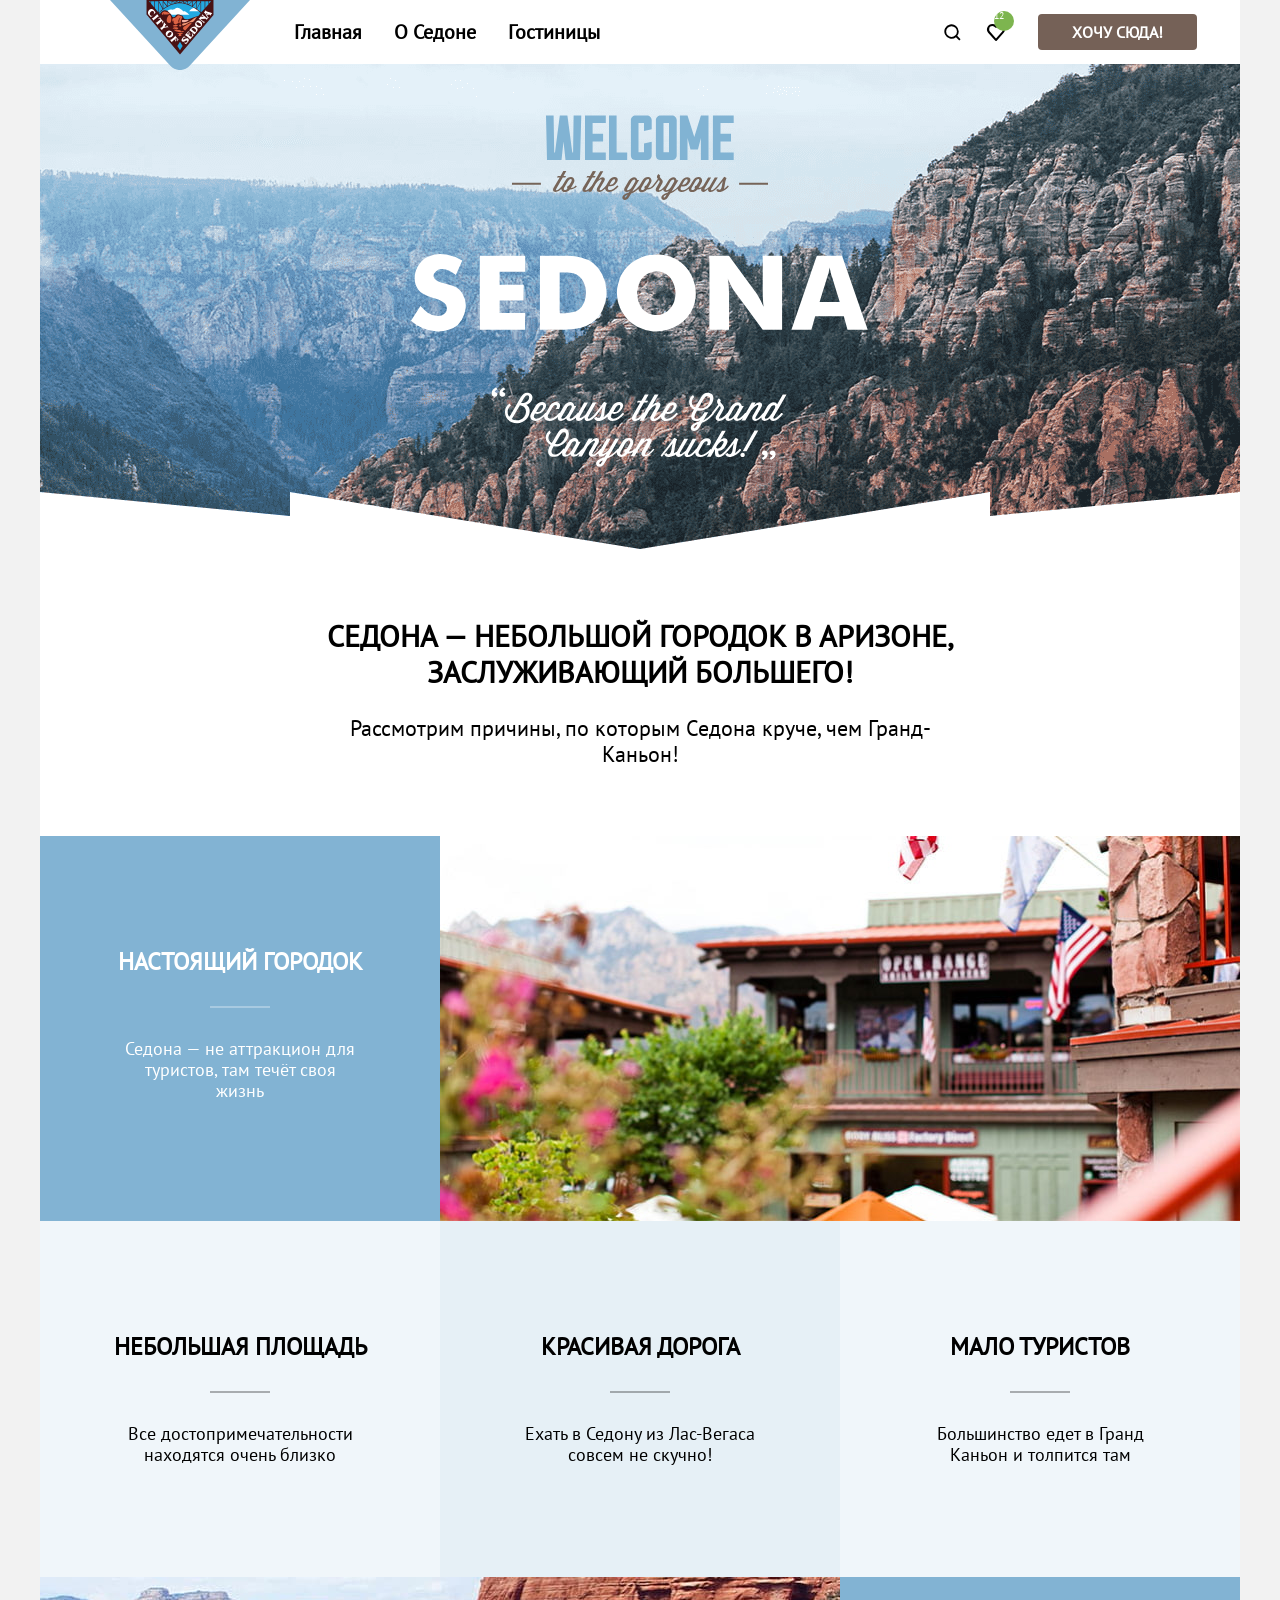
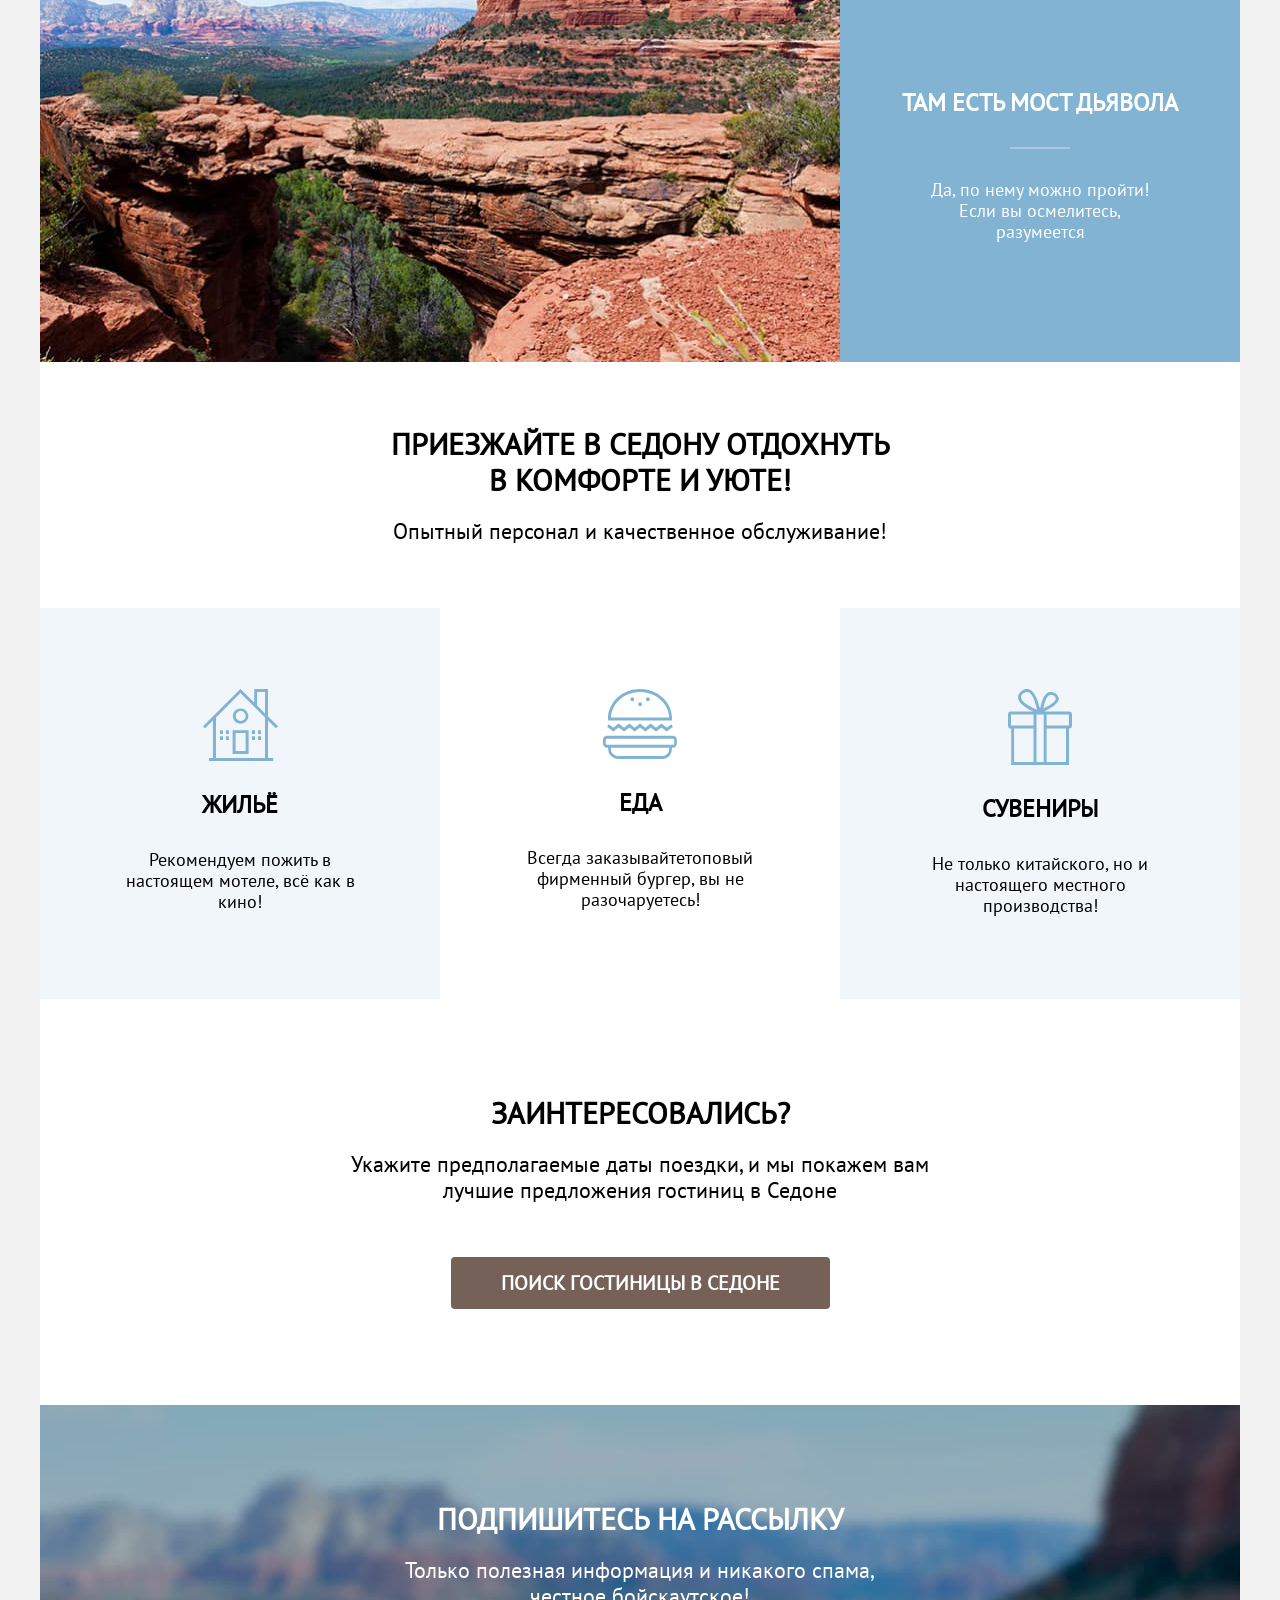
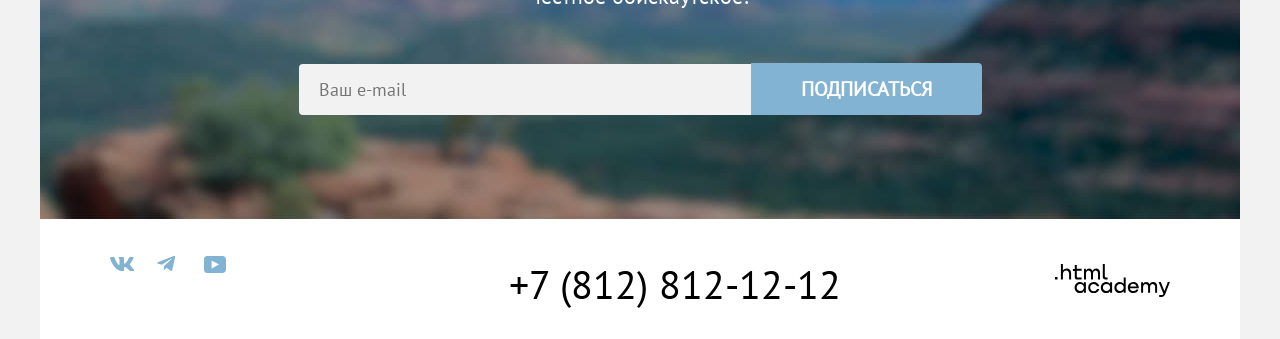
==== index.html @ 6323ed63 "Правки по 8 уроку" ====
<!DOCTYPE html>
<html lang="ru">

  <head>
    <meta charset="utf-8">
    <title>Седона — небольшой городок в Аризоне</title>
    <link rel="stylesheet" href="styles/styles.css">
  </head>

  <body>
    <div class="page-container">
      <header class="page-header">
        <a class="navigation-logo" href="/">
          <img class="page-header-logo" src="images/sedona-logo.svg" alt="Логотип сайта Седоны" width="140" height="70">
        </a>
        <nav class="navigation">
          <ul class="navigation-list">
            <li class="navigation-item">
              <a class="navigation-link" href="/">Главная</a>
            </li>
            <li class="navigation-item">
              <a class="navigation-link" href="#">О Седоне</a>
            </li>
            <li class="navigation-item">
              <a class="navigation-link" href="catalog.html">Гостиницы</a>
            </li>
          </ul>
          <ul class="navigation-list navigation-user">
            <li class="navigation-item">
              <a class="navigation-link navigation-link-icon search-icon" href="#">
                <span class="visually-hidden">Поиск</span></a>
            </li>
            <li class="navigation-item">
              <a class="navigation-link navigation-link-icon like-icon" href="#">
                <span class="visually-hidden">Избранные отели</span>
                <span class="like-number">12</span>
              </a>
            </li>
            <li class="navigation-item">
              <a class="navigation-link button" href="#">Хочу сюда!</a>
            </li>
          </ul>
        </nav>
      </header>
      <main class="main-index main-container">
        <section class="main-first-screen">
          <h1 class="visually-hidden">Седона — небольшой городок в Аризоне</h1>
          <img class="main-first-screen-img" src="images/welcome.svg" alt="Седона" width="458" height="352">
        </section>
        <section class="sight">
          <div class="sight-header">
            <h2 class="sight-title">Седона — небольшой городок в Аризоне, заслуживающий большего!</h2>
            <p class="sight-discription">Рассмотрим причины, по которым Седона круче, чем Гранд-Каньон!</p>
          </div>
          <ul class="sight-list">
            <li class="sight-item sight-item-dark">
              <div class="sight-text">
                <h3 class="sight-title-item">Настоящий городок</h3>
                <p class="sight-discriptions-item">Седона — не аттракцион для туристов, там течёт своя жизнь</p>
              </div>
              <img class="sight-img" src="images/sight/sight-1.jpg" alt="Улица города Седона" width="800" height="385">
            </li>
            <li class="sight-item sight-item-light">
              <h3 class="sight-title-item sight-title-item-light">Небольшая площадь</h3>
              <p class="sight-discriptions-item">Все достопримечательности находятся очень близко</p>
            </li>
            <li class="sight-item sight-item-medium">
              <h3 class="sight-title-item sight-title-item-light">Красивая дорога</h3>
              <p class="sight-discriptions-item">Ехать в Седону из Лас-Вегаса совсем не скучно!</p>
            </li>
            <li class="sight-item sight-item-light">
              <h3 class="sight-title-item sight-title-item-light">Мало туристов</h3>
              <p class="sight-discriptions-item">Большинство едет в Гранд Каньон и толпится там</p>
            </li>
            <li class="sight-item sight-item-dark">
              <img class="sight-img" src="images/sight/sight-2.jpg" alt="Мост Дьявола" width="800" height="385">
              <div class="sight-text">
                <h3 class="sight-title-item">Там есть мост дьявола</h3>
                <p class="sight-discriptions-item">Да, по нему можно пройти! Если вы осмелитесь, разумеется</p>
              </div>
            </li>
          </ul>
        </section>
        <section class="advantages">
          <div class="advantages-header">
            <h2 class="advantages-title">Приезжайте в Седону отдохнуть в комфорте и уюте!</h2>
            <p class="advantages-description">Опытный персонал и качественное обслуживание!</p>
          </div>
          <ul class="advantages-list">
            <li class="advantages-item advantages-item-medium">
              <h3 class="advantages-item-title icon-haus">Жильё</h3>
              <p class="advantages-item-description">Рекомендуем пожить в настоящем мотеле, всё как в кино!</p>

            </li>
            <li class="advantages-item">
              <h3 class="advantages-item-title icon-food">Еда</h3>
              <p class="advantages-item-description">Всегда заказывайтетоповый фирменный бургер, вы не разочаруетесь!
              </p>
            </li>
            <li class="advantages-item advantages-item-medium">
              <h3 class="advantages-item-title icon-gift">Сувениры</h3>
              <p class="advantages-item-description">Не только китайского, но и настоящего местного производства!</p>
            </li>
          </ul>
        </section>
        <section class="search">
          <h2 class="search-title">Заинтересовались?</h2>
          <p class="search-description">Укажите предполагаемые даты поездки, и мы покажем вам лучшие предложения
            гостиниц
            в Седоне</p>
          <button class="search-button">Поиск гостиницы в Седоне</button>
        </section>
      </main>
      <footer class="page-footer">
        <section class="newsletter-first-screen">
          <h2 class="newsletter-title-first-screen">Подпишитесь на рассылку</h2>
          <p class="newsletter-discription-first-screen">Только полезная информация и никакого спама, честное
            бойскаутское!</p>
          <form class="newsletter-form" action="https://echo.htmlacademy.ru/" method="post">
            <label class="visually-hidden" for="newsletter-id">Укажите ваш email </label>
              <input class="field" type="email" name="newsletter-email" id="newsletter-id" placeholder="Ваш e-mail" required>

            <button class="newsletter-button" type="submit">Подписаться</button>
          </form>
        </section>
        <div class="footer-container">
          <section class="footer-social">
            <h2 class="visually-hidden">Социальные контакты</h2>
            <ul class="footer-social-list">
              <li class="footer-social-item">
                <a class="button-footer-social" href="https://vk.com/htmlacademy">
                  <svg class="footer-social-icon" aria-hidden="true" focusable="false" xmlns="http://www.w3.org/2000/svg" width="24" height="14" fill="none" viewBox="0 0 24 14"><path fill-rule="evenodd" d="M23.5 1q.3-1-.8-1H20q-1 0-1.1.7S17.6 4 15.7 6q-1 .8-1.3.8T14 6V.9q0-.9-.7-.9H9.2q-.7 0-.7.6c0 .6 1 .8 1 2.5V7q0 1.1-.5 1c-.9 0-3-3.2-4.3-6.9q-.2-1-1.2-1H1q-1 0-.9.7c0 .7.9 4.1 4.1 8.6 2.2 3 5.3 4.7 8 4.7 1.7 0 2-.4 2-1v-2.3q-.1-1 .6-.9c.4 0 1 .2 2.6 1.7 1.8 1.7 2.1 2.5 3.1 2.5H23q1.3 0 1-1.1-.5-1.1-2.3-3L20 8q-.5-.6 0-1.1s3.2-4.4 3.5-6" clip-rule="evenodd"/></svg>
                  <span class="visually-hidden">ВКонтакте</span>
                </a>
              </li>
              <li class="footer-social-item">
                <a class="button-footer-social" href="https://t.me/htmlacademy">
                  <svg class="footer-social-icon" aria-hidden="true" focusable="false" xmlns="http://www.w3.org/2000/svg" width="18" height="16" fill="none" viewBox="0 0 18 16"><path d="M16.8.1.8 6.2Q-.6 7 .6 7.6l4.1 1.2 9.5-6q1-.2.5.2l-7.6 7-.3 4.2q.5 0 .8-.4l2-2 4.1 3q1.2.8 1.5-.6L18 1.4c.3-1.1-.4-1.6-1.1-1.3"/></svg>
                  <span class="visually-hidden">Телеграм</span>
                </a>
              </li>
              <li class="footer-social-item">
                <a class="button-footer-social" href="https://www.youtube.com/user/htmlacademyru">
                  <svg class="footer-social-icon" aria-hidden="true" focusable="false" xmlns="http://www.w3.org/2000/svg" width="22" height="17" fill="none" viewBox="0 0 22 17"><path d="M18.6 0H3.2C1.3 0 0 1.6 0 3.4v10c0 2 1.3 3.6 3.2 3.6h15.6c1.7 0 3.2-1.6 3.2-3.4V3.4C21.8 1.6 20.5 0 18.6 0m-11 12.5v-8l7.4 4z"/></svg>
                  <span class="visually-hidden">Ютуб</span>
                </a>
              </li>
            </ul>
          </section>
          <section class="footer-phone">
            <h2 class="visually-hidden">Телефон</h2>
            <a class="footer-phone-link" href="tel:+78128121212">+7 (812) 812-12-12</a>
          </section>
          <section class="footer-logo">
            <h2 class="visually-hidden">Cделано в HTML Академии</h2>
            <a class="footer-logo-link" href="https://htmlacademy.ru/">
              <svg class="footer-logo-icon" role="img" aria-label="Логотип разработчика HTML Academy" xmlns="http://www.w3.org/2000/svg" width="115" height="33" fill="none" viewBox="0 0 115 33"><path d="M0 12.9v2.6h2.5v-2.6zM11.6 4.5Q9.2 4.6 8 6.2h-.1V0h-2v15.5h2v-5.3c0-2.1 1.3-3.6 3.3-3.6 1.8 0 2.9 1.4 2.9 3.2v5.7h2V9.4c.1-3-1.8-4.9-4.5-4.9M26.6 4.8h-4.8V1.1h-2v3.8h-1.9v2h1.9v6q0 2.6 2.7 2.7h4.1v-2h-3.7q-1 0-1.1-1.1V6.8h4.8zM41.1 4.6q-2.5 0-3.5 2.1h-.1a4 4 0 0 0-3.4-2.1Q32 4.8 31 6.4h-.1V4.8H29v10.6h2V10c0-2 1-3.5 2.6-3.5q2.3.1 2.4 2.6v6.3h2V9.8c0-2.4 1.4-3.3 2.6-3.3q2.3.1 2.4 2.6v6.3h2V8.9c.1-2.5-1.4-4.3-3.9-4.3M47.8 12.7q0 2.6 2.8 2.7h2v-2h-1.7q-1 0-1.1-1.1V0h-2zM28.9 19.7a5 5 0 0 0-3.9-1.8c-3.1 0-5.4 2.3-5.4 5.6s2.3 5.6 5.4 5.6q2.7-.1 3.8-1.9h.1v1.6h2V18.2h-2zm-3.6 7.4a3.5 3.5 0 0 1-3.6-3.6c0-2 1.4-3.6 3.6-3.6s3.6 1.6 3.6 3.6c0 1.9-1.4 3.6-3.6 3.6M44.2 22c-.5-2.4-2.6-4.1-5.4-4.1a5.4 5.4 0 0 0-5.6 5.6c0 3.1 2.2 5.6 5.6 5.6 2.8 0 4.9-1.8 5.4-4.2h-2.1a3.4 3.4 0 0 1-3.3 2.3 3.5 3.5 0 0 1-3.6-3.6c0-2 1.4-3.6 3.6-3.6q2.5.2 3.3 2.2h2.1zM55.1 19.7a5 5 0 0 0-3.9-1.8c-3.1 0-5.4 2.3-5.4 5.6s2.3 5.6 5.4 5.6q2.7-.1 3.8-1.9h.1v1.6h2V18.2h-2zm-3.6 7.4a3.5 3.5 0 0 1-3.6-3.6c0-2 1.4-3.6 3.6-3.6s3.6 1.6 3.6 3.6c0 1.9-1.5 3.6-3.6 3.6M68.7 19.8a5 5 0 0 0-3.9-1.9c-3.1 0-5.4 2.3-5.4 5.6s2.2 5.6 5.4 5.6q2.6-.1 3.8-1.8h.1v1.5h2V13.4h-2zm-3.6 7.3a3.5 3.5 0 0 1-3.6-3.6c0-2 1.4-3.6 3.6-3.6s3.6 1.6 3.6 3.6c-.1 2-1.5 3.6-3.6 3.6M78.3 17.9a5.4 5.4 0 0 0-5.5 5.6c0 3 2.1 5.6 5.5 5.6 2.5 0 4.5-1.3 5.2-3.6h-2.1q-.8 1.6-3 1.6c-1.9 0-3.3-1.3-3.4-2.9h8.8c.2-3.6-2-6.3-5.5-6.3m0 1.9q2.7.1 3.3 2.6h-6.5a3 3 0 0 1 3.2-2.6M98.2 17.9a4 4 0 0 0-3.6 2h-.1q-1-1.9-3.4-2-2.2 0-3.1 1.8v-1.5h-1.9v10.6h2v-5.4q.1-3.2 2.6-3.5 2.3.1 2.4 2.6v6.3h2v-5.6c0-2.4 1.4-3.3 2.6-3.3q2.3.1 2.4 2.6v6.3h2v-6.5c.1-2.6-1.4-4.4-3.9-4.4M109.4 27l-3.6-8.9h-2.2l4.8 11.6q-.3 1.3-1.7 1.2h-2.5v2h2.5q2.6 0 3.5-2.6l4.7-12.2h-2.1z"/></svg>
            </a>
          </section>
        </div>
      </footer>
    </div>
  </body>

</html>
---- styles/styles.css ----
@font-face {
  font-family: "PT Sans";
  font-style: normal;
  font-weight: 400;
  src: url("../fonts/ptsans-400.woff2") format("woff2");
  font-display: swap;
}

@font-face {
  font-family: "PT Sans";
  font-style: normal;
  font-weight: 700;
  src: url("../fonts/ptsans-700.woff2") format("woof2");
  font-display: swap;
}

html {
  height: 100%;
}

*,
*::before,
*::after {
  box-sizing: border-box;
}

body {
  margin: 0;
  display: flex;
  flex-direction: column;
  min-height: 100%;
  font-family: "PT Sans", sans-serif;
  font-size: 18px;
  line-height: 21px;
  font-style: normal;
  font-weight: 400;
  color: #333333;
  background-color: #F2F2F2;
}

.visually-hidden {
  position: absolute;
  width: 1px;
  height: 1px;
  margin: -1px;
  padding: 0;
  border: 0;
  clip: rect(0 0 0 0);
  overflow: hidden;
}

.page-container {
  margin: 0 auto;
  width: 1200px;
}

.navigation {
  display: flex;
  flex-wrap: wrap;
  width: 100%;
  padding-left: 238px;
}

.page-header-logo {
  width: 140px;
  margin-right: 28px;
}

.navigation-list {
  display: flex;
  flex-wrap: wrap;
  margin: 0;
  padding: 0;
  width: 610px;
  list-style-type: none;
}

.navigation-user {
  max-width: 310px;
  margin-left: auto;
}

.navigation-link-icon {
  min-height: 64px;
  min-width: 44px;
}

.search-icon {
  background-image: url(../images/icon/search.svg);
  background-repeat: no-repeat;
  background-size: 18px 18px;
  background-position: center;
}

.like-icon {
  background-image: url(../images/icon/heart.svg);
  background-repeat: no-repeat;
  background-size: 20px 20px;
  background-position: center;
  margin-right: 20px;
}
.like-number {
  font-family: inherit;
  font-size: 10px;
  line-height: 10px;
  font-weight: 400;
  color:#ffffff;
  background-color: #7DB54F;
  border-radius: 10px;
  position: absolute;
  width: 20px;
  height: 20px;
  top: 11px;
  left: 20px;
}

.navigation-link.button {
  font-family: inherit;
  font-size: 16px;
  line-height: 20px;
  text-align: center;
  font-weight: 700;
  text-transform: uppercase;
  background-color: #756157;
  text-decoration: none;
  color: #ffffff;
  margin-top: 14px;
  padding: 8px 34px;
  cursor: pointer;
}

.navigation-link.button:hover {
  background-color: #615048;
}

.navigation-link.button:focus {
  background-color: #615048;
}

.navigation-link.button:active {
  background-color: #756157;
  color: #ffffff4d;
}

.search-button {
  font-family: inherit;
  font-size: 20px;
  line-height: 36px;
  font-weight: 700;
  text-transform: uppercase;
  text-align: center;
  color: #ffffff;
  background-color: #756157;
  border: none;
  border-radius: 4px;
  padding: 8px 50px;
  cursor: pointer;
}

.search-button:hover {
  background-color: #615048;
}

.search-button:focus {
  background-color: #615048;
}

.search-button:active {
  background-color: #756157;
  color: #ffffff4d;
}

.field {
  width: 452px;
  margin: 0;
  border: none;
  padding: 14px 345px 14px 20px;
  margin-right: -5px;
  border-radius: 4px 0 0 4px;
  background: #f2f2f2;
  font-size: 18px;
  font-family: inherit;
}

.newsletter-button {
  font-family: inherit;
  font-size: 20px;
  font-weight: 700;
  line-height: 36px;
  text-transform: uppercase;
  text-align: center;
  color: #ffffff;
  background-color: #82B3D3;
  border: none;
  padding: 8px 50px;
  border-radius: 0 4px 4px 0;
  cursor: pointer;
}

.newsletter-button:hover {
  background-color: #68A2CA;
}

.newsletter-button:focus {
  background-color: #68A2CA;
}

.newsletter-button:active {
  color: #ffffff4d;
}

.page-header {
  background-color: #ffffff;
  color: #000000;
  position: relative;
}

.navigation-link {
  display: block;
  padding: 20px 16px;
  color: #000000;
  font-size: 20px;
  line-height: 24px;
  font-weight: 700;
  text-decoration: none;
  position: relative;
}

.navigation-logo {
  position: absolute;
  left: 70px;
}

.main-container {
  flex-grow: 1;
}

.main-index {
  color: #000000;
  background-color: #ffffff;
}

.main-first-screen {
  background-image: url("../images/first-screen.png");
  background-size: 100% auto;
  background-repeat: no-repeat;
  background-color: #756157;
  padding-top: 51px;
  padding-bottom: 82px;
}

.main-first-screen-img {
  display: block;
  margin: 0 auto;
}

.sight-header {
  padding-top: 69px;
  padding-bottom: 69px;
  width: 651px;
  margin: 0 auto;
}

.sight-list {
  display: flex;
  flex-wrap: wrap;
  margin: 0;
  padding: 0;
  list-style-type: none;
}

.sight-img {
  display: block;
  object-fit: contain;
}

.sight-text {
  margin: 0 auto;
}

.sight-item {
  flex-grow: 1;
}


.sight-title {
  font-family: 'PT Sans', sans-serif;
  font-size: 30px;
  font-weight: 700;
  line-height: 36px;
  text-transform: uppercase;
  text-align: center;
  margin: 0;
  padding: 0;
  margin-bottom: 25px;
}
.sight-title-item::after {
    width: 60px;
    height: 2px;
    content: "";
    background-color: #ffffff4d;
    display: block;
    background-position: center;
    margin: 30px auto;
}
.sight-title-item-light::after {
  content: "";
  width: 60px;
    height: 2px;
    background-color: #0000004d;
    display: block;
    background-position: center;
    margin: 30px auto;
}

.sight-discription {
  font-size: 22px;
  line-height: 26px;
  text-align: center;
  margin: 0;
  padding: 0;
}

.sight-title-item {
  font-size: 24px;
  line-height: 28px;
  text-transform: uppercase;
  text-align: center;
  margin: 0;
  padding: 0;
  margin-top: 112px;
}

.sight-discriptions-item {
  text-align: center;
  margin: 0 auto;
  margin-bottom: 112px;
  width: 230px;
}

.sight-item-dark {
  display: flex;
  flex-wrap: wrap;
  background-color: #82B3D3;
  color: #ffffff;
}

.sight-item-light {
  width: 400px;
  background-color: rgba(131, 179, 211, 0.12);
}

.sight-item-medium {
  width: 400px;
  background-color: rgba(131, 179, 211, 0.2);
}

.advantages {
  text-align: center;
}

.advantages-header {
  padding-top: 64px;
  padding-bottom: 64px;
}

.advantages-list {
  display: flex;
  flex-wrap: wrap;
  margin: 0;
  padding: 0;
  list-style-type: none;
}

.advantages-title {
  font-family: 'PT Sans', sans-serif;
  font-size: 30px;
  font-weight: 700;
  line-height: 36px;
  text-transform: uppercase;
  margin: 0 auto;
  padding: 0;
  margin-bottom: 20px;
  width: 505px;
}

.advantages-description {
  font-size: 22px;
  line-height: 26px;
  margin: 0;
  padding: 0;
}

.advantages-item-title {
  font-size: 24px;
  line-height: 28px;
  font-weight: 700;
  text-transform: uppercase;
  margin: 0;
  padding: 0;
  margin-bottom: 30px;
}

.icon-haus::before {
  content: "";
  background-image: url("../images/icon/haus.svg");
  background-repeat: no-repeat;
  background-size: contain;
  background-position: center;
  display: block;
  width: 75px;
  height: 72px;
  margin: 81px auto 30px;
}

.icon-food::before {
  content: "";
  display: block;
  background-image: url("../images/icon/food.svg");
  background-position: center;
  background-repeat: no-repeat;
  background-size: contain;
  width: 74px;
  height: 70px;
  margin: 81px auto 30px;

}

.icon-gift::before {
  content: "";
  display: block;
  background-image: url(../images/icon/gift.svg);
  background-position: center;
  background-size: contain;
  background-repeat: no-repeat;
  width: 64px;
  height: 76px;
  margin: 81px auto 30px;
}

.advantages-item-description {
  margin: 0 auto;
  width: 230px;
}

.advantages-item {
  width: 400px;
  padding-bottom: 83px;
}

.advantages-item-medium {
  background-color: #F0F6FA;
}

.search {
  text-align: center;
  padding-top: 96px;
  padding-bottom: 96px;
  width: 592px;
  margin: 0 auto;
}

.search-title {
  font-family: 'PT Sans', sans-serif;
  font-size: 30px;
  line-height: 36px;
  font-weight: 700;
  text-transform: uppercase;
  margin: 0;
  padding: 0;
  margin-bottom: 20px;
}

.search-description {
  font-size: 22px;
  line-height: 26px;
  margin: 0;
  padding: 0;
  margin-bottom: 54px;
}

.page-footer {
  background-color: #ffffff;
}

.newsletter-first-screen {
  background-color: #756157;
  color: #ffffff;
  background-image: url("../images/Subscribe.jpg");
  background-size: 100% auto;
  background-repeat: no-repeat;
  text-align: center;
  padding-top: 96px;
  padding-bottom: 104px;
}

.newsletter {
  text-align: center;
  padding-top: 96px;
  padding-bottom: 104px;
}

.newsletter-title {
  font-family: 'PT Sans', sans-serif;
  font-size: 30px;
  line-height: 36px;
  font-weight: 700;
  text-transform: uppercase;
  color: #000000;
  margin: 0 auto;
  padding: 0;
  padding-top: 96px;
  margin-bottom: 20px;
  width: 475px;
}

.newsletter-title-first-screen {
  font-size: 30px;
  line-height: 36px;
  font-weight: 700;
  text-transform: uppercase;
  color: #ffffff;
  margin: 0 auto;
  padding: 0;
  margin-bottom: 20px;
  width: 475px;
}

.newsletter-discription {
  font-size: 22px;
  line-height: 26px;
  color: #333333;
  margin: 0 auto;
  padding: 0;
  margin-bottom: 54px;
  width: 475px;
}

.newsletter-discription-first-screen {
  width: 475px;
  font-size: 22px;
  line-height: 26px;
  color: #ffffff;
  margin: 0 auto;
  padding: 0;
  margin-bottom: 54px;
}

.footer-container {
  display: flex;
  flex-wrap: wrap;
  width: 1060px;
  margin: 0 auto;
  justify-content: space-between;
  padding-top: 45px;
  padding-bottom: 35px;
}

.footer-social-list {
  display: flex;
  flex-wrap: wrap;
  margin: 0;
  padding: 0;
  list-style-type: none;
}

.footer-social {
  width: 188px;
}

.button-footer-social {
  position: relative;
}

.footer-social-icon {
  position: absolute;
  top: 0;
  right: 0;
  bottom: 0;
  left: 0;
  margin: auto;
  fill: #83B3D3;
}

.button-footer-social:focus .footer-social-icon {
  fill: #68A2CA;
}

.button-footer-social:hover .footer-social-icon {
  fill: #68A2CA;
}

.button-footer-social:active .footer-social-icon {
  fill: #68A2CA4D;
}

.footer-social-item {
  min-width: 47px;
  min-height: 40px;
}

.footer-phone {
  width: 335px;
}

.footer-logo {
  width: 115px;
}

.footer-phone-link {
  font-family: inherit;
  font-size: 40px;
  line-height: 40px;
  font-weight: 400;
  text-align: center;
  text-transform: uppercase;
  text-decoration: none;
  color: #000000;
}

.footer-phone-link:focus,
.footer-phone-link:hover {
  color: #756157;
}

.footer-phone-link:active {
  color: #7561574d;
}

.footer-logo-link {
  min-width: 115px;
  min-height: 33px;

}

.footer-logo-icon {
  fill: #000000;
}

.footer-logo-link:focus .footer-logo-icon {
  fill: #756157;
}

.footer-logo-link:hover .footer-logo-icon {
  fill: #756157;
}

.footer-logo-link:active .footer-logo-icon {
  fill: #7561574d;
}

.catalog-hotels-filters {
  display: grid;
  grid-template-columns: 151px 220px 288px 191px;
  gap: 70px;
}

.filter-infrastructure {
  border: none;
  margin: 0;
  padding: 0;
}

.filter-housing {
  border: none;
  margin: 0;
  padding: 0;
}

.filter-price {
  border: none;
  margin: 0;
  padding: 0;
}

.filter-button {
  text-align: center;
  cursor: pointer;
}

.header-block {
  background-color: #82B3D3;
  color: #ffffff;
  background-image: url("../images/inner-header-foto.jpg");
  background-size: 100% auto;
  padding-top: 35px;
  padding-bottom: 50px;
}

.header-block-container {
  width: 1060px;
  margin: 0 auto;
}

.inner-header-title {
  font-size: 60px;
  line-height: 78px;
  font-weight: 700;
  margin: 0;
  padding: 0;
  margin-bottom: 8px;
}


.breadcrumbs-list {
  display: flex;
  flex-wrap: wrap;
  margin: 0;
  padding: 0;
  list-style-type: none;
  margin-bottom: 40px;
}

.breadcrumbs-link:not(.breadcrumbs-link-current):hover {
  color: #FFFFFF99;
}

.breadcrumbs-link:not(.breadcrumbs-link-current):focus {
  color: #FFFFFF;
}

.breadcrumbs-link:not(.breadcrumbs-link-current):active {
  color: #FFFFFF4d;
}

.breadcrumbs-link-index {
  min-width: 13px;
  min-height: 15px;
}

.breadcrumbs-link-index svg {
  fill: #ffffff;
}

.breadcrumbs-link-index:hover svg {
  fill: #FFFFFF99;
}

.breadcrumbs-link-index:focus svg {
  fill: #ffffff;
}

.breadcrumbs-link-index:active svg {
  fill: #FFFFFF4d;
}
.breadcrumbs-item {
  display: flex;
  gap: 10px;
  margin-right: 10px;

}
.breadcrumbs-item:not(:last-child)::after {
  content: '';
  display: block;
  width: 8px;
  height: 20px;
  background-image: url("../images/icon/breadcrumbs-arrow.svg");
  background-position: center;
  background-repeat: no-repeat;
  background-size: 8px 20px;
}

.breadcrumbs-link-current {
  font-size: 16px;
  font-weight: 400;
  text-decoration: none;
}

.catalog-filter-list {
  margin: 0;
  padding: 0;
  list-style-type: none;

}

.catalog-filter-title {
  font-size: 20px;
  line-height: 24px;
  font-weight: 700;
  text-transform: capitalize;
  margin-bottom: 32px;
}

.catalog-filter-item {
  font-size: 18px;
  line-height: 23px;
  font-weight: 400;
  margin-bottom: 16px;
}

.button {
  display: inline-block;
  font-size: 16px;
  line-height: 20px;
  font-weight: 700;
  text-transform: uppercase;
  font-family: inherit;
  padding-bottom: 8px;
  padding-top: 8px;
  border-radius: 4px;
  cursor: pointer;
}

.button:disabled {
  background-color: #E5E5E5;
  color: #ffffff;
}

.button:disabled:hover {
  cursor: default;
}

.button-filter-submit {
  background-color: #82B3D3;
  color: #ffffff;
  margin-top: 56px;
  margin-bottom: 32px;
  border: none;
  padding: 8px 50px;
  cursor: pointer;
}

.button-filter-submit:hover {
  background-color: #68A2CA;
}

.button-filter-submit:focus {
  background-color: #68A2CA;
}

.button-filter-submit:active {
  color: #ffffff4d;
}

.button-filter-reset {
  background: none;
  color: #ffffff;
  border: none;
  cursor: pointer;
}

.button-filter-reset:hover {
  color: #FFFFFF99;
}

.button-filter-reset:focus {
  color: #FFFFFF;
  border: 3px solid #83B3D3;
  border-radius: 4px;
}

.button-filter-reset:active {
  color: #FFFFFF4d;
}

.button-filter-reset:disabled {
  color: #FFFFFF4d;
}

.sorting-hotels-container {
  width: 1060px;
  margin: 0 auto;
  display: flex;
  margin-bottom: 40px;
  flex-wrap: wrap;
}

.sorting-hotels {
  background-color: #ffffff;
  padding: 50px 60px 70px;
}

.sorting-hotels-list {
  width: 1060px;
  display: flex;
  flex-wrap: wrap;
  padding: 0;
  margin: 0 auto;
  list-style-type: none;
  margin-bottom: 40px;
  gap: 20px;
}

.sorting-hotels-title {
  font-family: 'PT Sans', sans-serif;
  margin: 0;
  padding: 0;
  width: 438px;
  margin-right: 100px;
  font-size: 30px;
  line-height: 36px;
  font-weight: 700;
  text-transform: uppercase;
}

.select-control {
  width: 292px;
  margin-right: 70px;
  font-size: 18px;
  line-height: 21px;
  font-weight: 400;
  background-color: #ffffff;
  min-height: 49px;
  border: 2px solid #E5E5E5;
  border-radius: 4px;
  padding-top: 14px;
  padding-bottom: 14px;
  padding-left: 20px;
  padding-right: 21px;
}

.toggle-sorting-container {
  display: flex;
  column-gap: 8px;
  width: 160px;
  cursor: pointer;
}
.toggle {
  display: block;
  background-repeat: no-repeat;
  background-position: center;
  background-size: 16px 14px;
  width: 48px;
  height: 48px;
  border: 2px solid #E5E5E5;
  border-radius: 4px;
}
.toggle-tile {
  background-image: url("../images/icon/tile.svg");
}
.toggle-card {
  background-image: url("../images/icon/card.svg");
}
.toggle-list {
  background-image: url("../images/icon/list.svg");
}
.toggle:hover {
  border-color: #000000;
}
.toggle:focus {
  border-color: #68A2CA;
}
.toggle:active {
  border-color: #000000;
}

.hotels-card {
  display: grid;
  grid-template-columns: repeat(2, 140px);
  grid-template-rows: 1fr;
  gap: 16px 20px;
  width: 340px;
  box-shadow: 0 0 0 1px #e6e6e6;
  border-radius: 4px;
  padding: 20px;
}

.hotels-card-img {
  display: block;
  object-fit: cover;
}

.hotel-card-wrapper {
  display: grid;
  grid-template-columns: 140px 140px;
  column-gap: 20px;
  row-gap: 16px;
  margin: 0 auto;
}

.hotels-card-title {
  font-size: 24px;
  font-weight: 700;
  line-height: 28px;
  text-decoration: none;
  color: #000000;
  margin: 0;
}

.hotels-card-price {
  grid-column: 1/-1;
  margin: 0;
  display: flex;
}

.card-hotel {
  width: 140px;
}

.card-price {
  margin-left: auto;
}

.stars {
  margin: 0;
  width: 120px;
  height: 17px;
}

.stars::before {
  content: "";
  display: block;
  height: 17px;
  background-image: url(../images/icon/star.svg);
  background-repeat: space no-repeat;
  background-size: contain;
}

.four-stars::before {
  width: 72px;
}

.three-stars::before {
  width: 54px;
}

.two-stars::before {
  width: 36px;
}

.raiting-card {
  display: block;
  margin-left: auto;
  padding-bottom: 8px;
  padding-top: 9px;
  border-radius: 4px;
}

.hotel-card-button {
  color: #ffffff;
  background-color: #82B3D3;
  border: none;
  cursor: pointer;
}

.hotel-card-button:hover {
  background-color: #68A2CA;
}

.hotel-card-button:focus {
  background-color: #68A2CA;
}

.hotel-card-button:active {
  color: #ffffff4d;
}

.hotel-card-button-like {
  color: #ffffff;
  background-color: #7DB54F;
  border: none;
  cursor: pointer;
}

.hotel-card-button-like:hover {
  background-color: #6C9E42;
}

.hotel-card-button-like:focus {
  background-color: #6C9E42;
}

.hotel-card-button-like:active {
  background-color: #7DB54F;
  color: #ffffff4d
}

.hotel-card-link {
  text-decoration: none;
  grid-column: 1/-1;
}

.hotel-card-link-img {
  margin: 0 auto;
  margin-bottom: 16px;
}

.hotel-card-link-button {
  color: #ffffff;
  background-color: #756157;
  text-decoration: none;
  text-align: center;
  padding-bottom: 8px;
  padding-top: 8px;
  border-radius: 4px;
  cursor: pointer;
}

.hotel-card-link-button:hover {
  background-color: #615048;
}

.hotel-card-link-button:focus {
  background-color: #615048;
}

.hotel-card-link-button:active {
  background-color: #756157;
  color: #ffffff4d;
}

.raiting-hotels-card-title {
  margin: 0;
}

.raiting-hotels-card-title span {
  color: #333333;
  background-color: #F2F2F2;
  font-size: 16px;
  line-height: 20px;
  text-transform: uppercase;
  font-weight: 400;
  text-align: center;
}

.pagination {
  display: flex;
  width: 1060px;
  margin: 0 auto;
  padding: 0;
  list-style-type: none;
  flex-wrap: wrap;
  gap: 8px;
}

.pagination-item {
  min-width: 60px;
  min-height: 60px;
  background-color: #82B3D3;
  border-radius: 4px;
}
.pagination-item:hover {
  background-color: #68A2CA;
}
.pagination-item:focus {
  background-color: #68A2CA;
}
.pagination-item:active {
  background-color: #82B3D3;
  color: #FFFFFF4d;
}

.pagination-item-current {
  background-color: #F2F2F2;
}

.pagination-link {
  font-size: 20px;
  line-height: 36px;
  font-weight: 700;
  text-align: center;
  text-decoration: none;
  color: #ffffff;
  width: 100%;
  height: 100%;
  display: flex;
  align-items: center;
  justify-content: center;
  flex-wrap: wrap;
}

.pagination-link-current {
  color: #000000;
  background-color: #F2F2F2;
  border-radius: 4px;
}

.pagination-more {
  font-size: 17px;
  line-height: 26px;
  background-color: #ffffff;
  color: #000000;
}
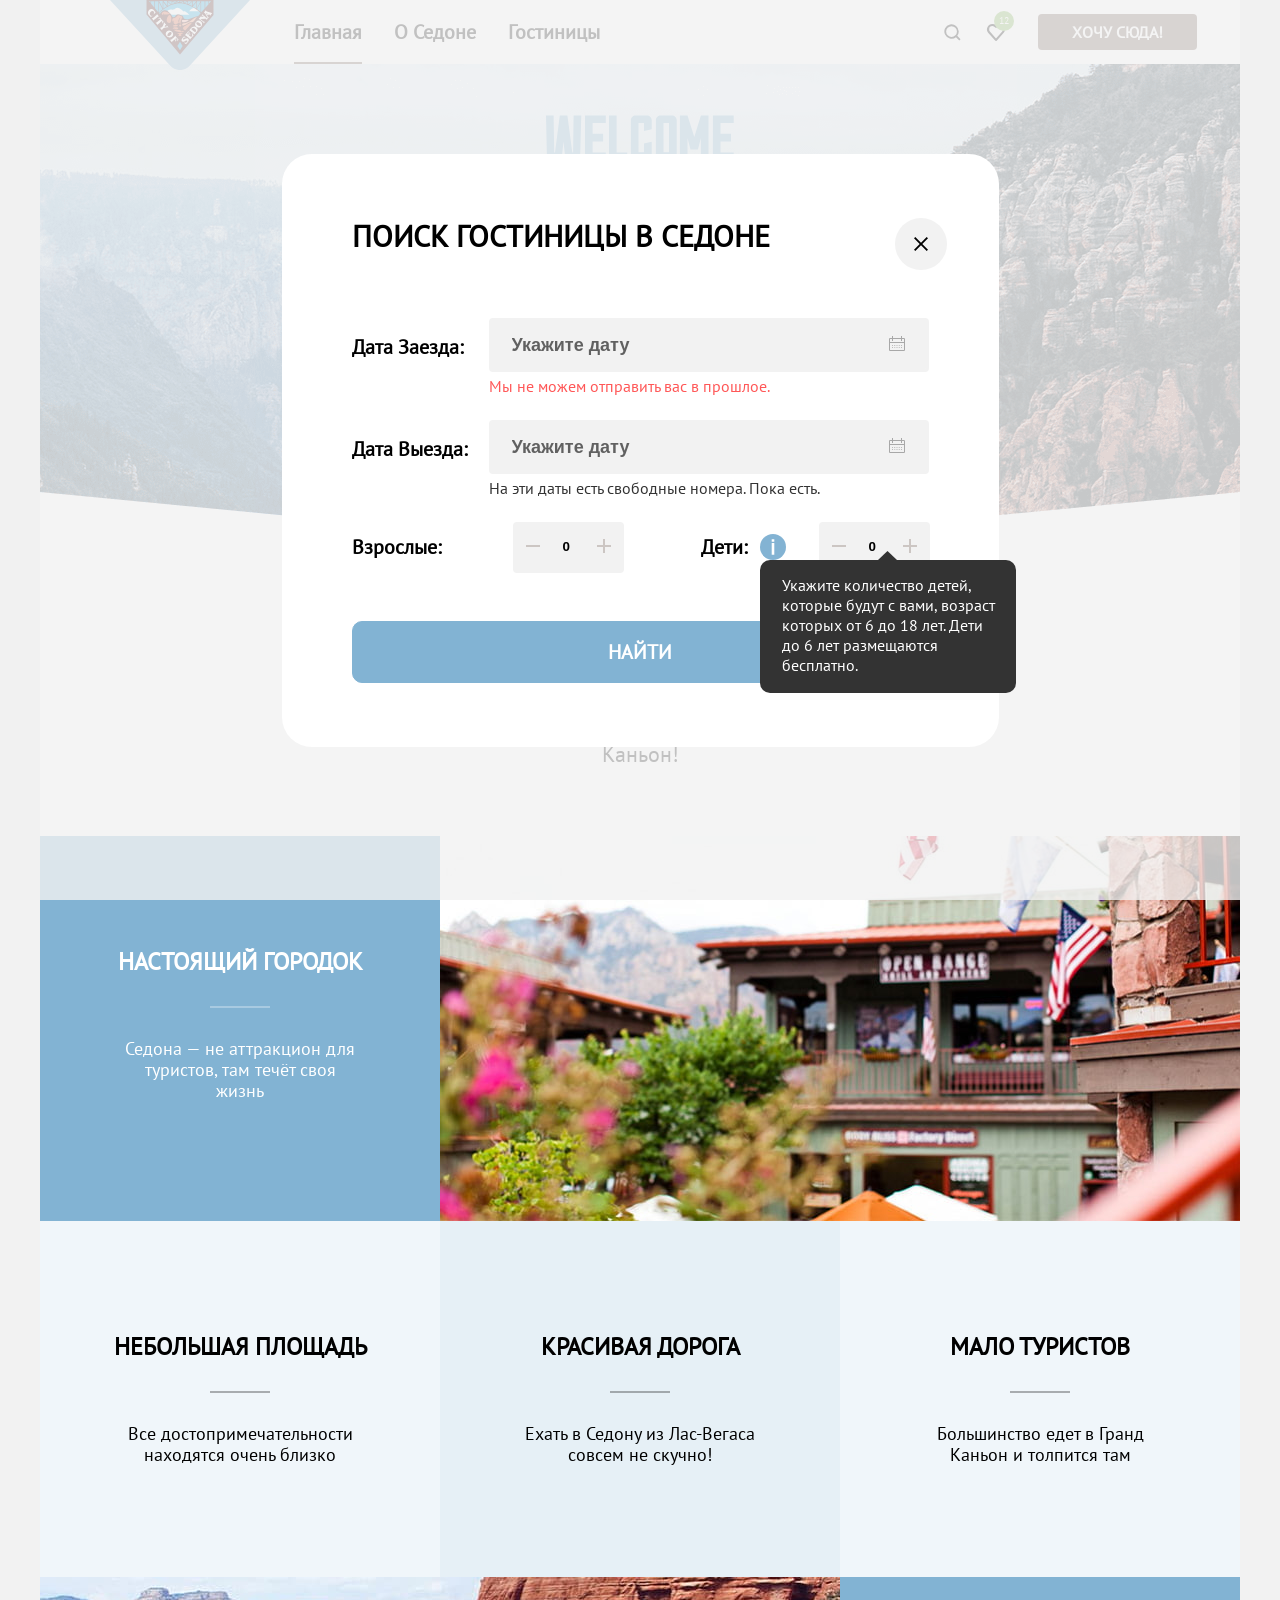
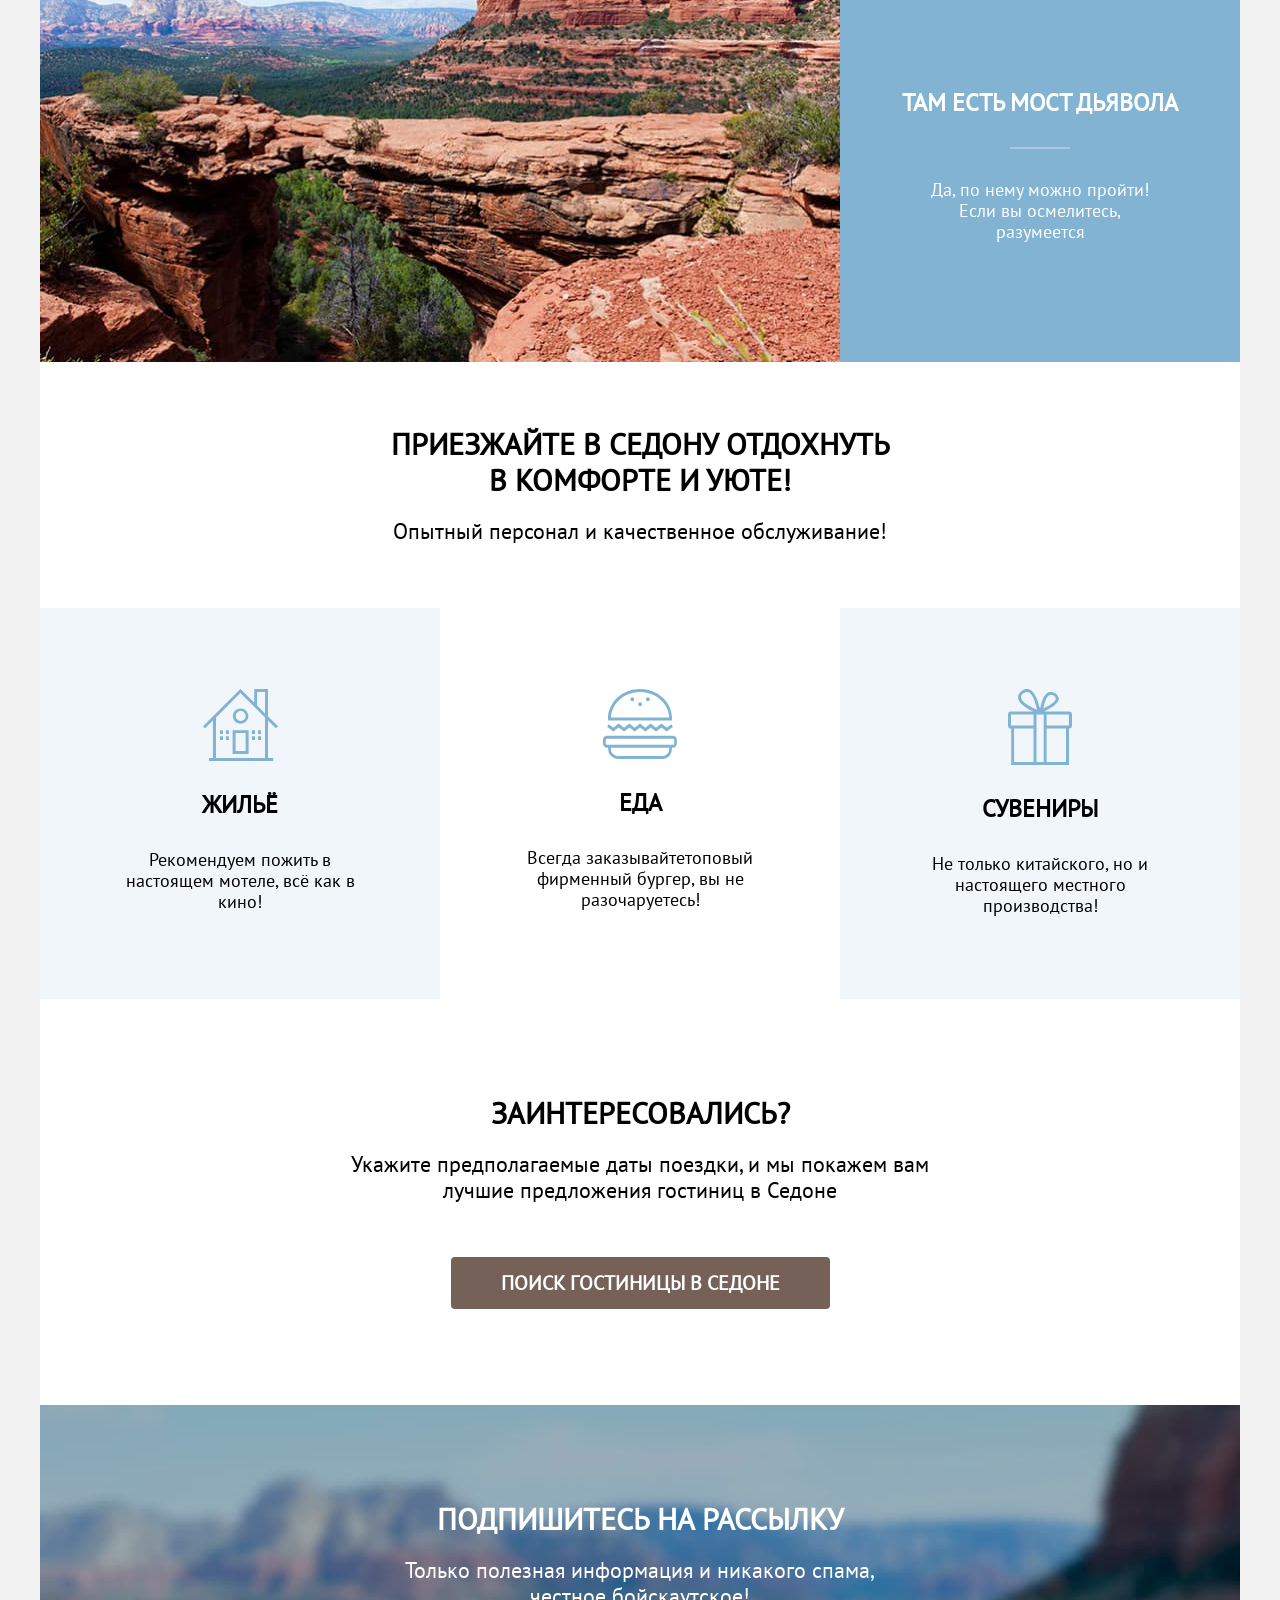
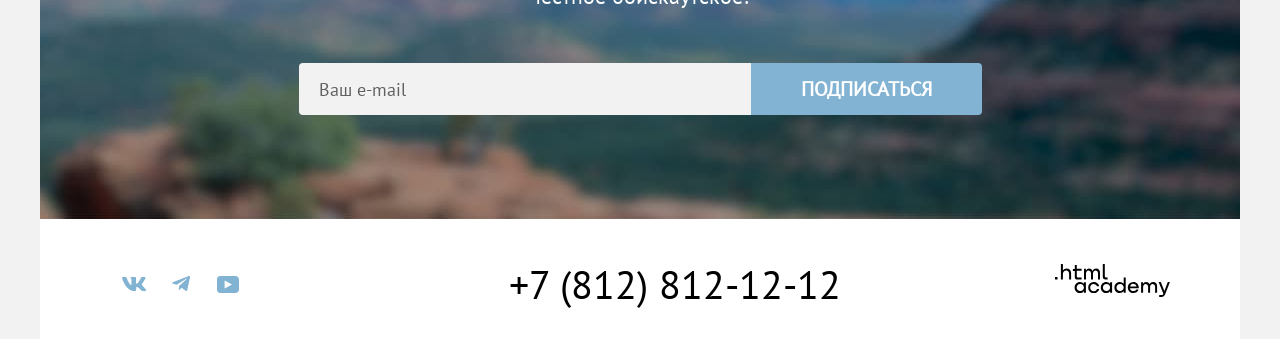
==== commit c8005c6d: "правки модальное окно" ====
--- a/index.html
+++ b/index.html
@@ -16,7 +16,7 @@
         <nav class="navigation">
           <ul class="navigation-list">
             <li class="navigation-item">
-              <a class="navigation-link" href="/">Главная</a>
+              <a class="navigation-link navigation-link-current" href="/">Главная</a>
             </li>
             <li class="navigation-item">
               <a class="navigation-link" href="#">О Седоне</a>
@@ -118,7 +118,8 @@
             бойскаутское!</p>
           <form class="newsletter-form" action="https://echo.htmlacademy.ru/" method="post">
             <label class="visually-hidden" for="newsletter-id">Укажите ваш email </label>
-              <input class="field" type="email" name="newsletter-email" id="newsletter-id" placeholder="Ваш e-mail" required>
+            <input class="field" type="email" name="newsletter-email" id="newsletter-id" placeholder="Ваш e-mail"
+              required>
 
             <button class="newsletter-button" type="submit">Подписаться</button>
           </form>
@@ -129,19 +130,32 @@
             <ul class="footer-social-list">
               <li class="footer-social-item">
                 <a class="button-footer-social" href="https://vk.com/htmlacademy">
-                  <svg class="footer-social-icon" aria-hidden="true" focusable="false" xmlns="http://www.w3.org/2000/svg" width="24" height="14" fill="none" viewBox="0 0 24 14"><path fill-rule="evenodd" d="M23.5 1q.3-1-.8-1H20q-1 0-1.1.7S17.6 4 15.7 6q-1 .8-1.3.8T14 6V.9q0-.9-.7-.9H9.2q-.7 0-.7.6c0 .6 1 .8 1 2.5V7q0 1.1-.5 1c-.9 0-3-3.2-4.3-6.9q-.2-1-1.2-1H1q-1 0-.9.7c0 .7.9 4.1 4.1 8.6 2.2 3 5.3 4.7 8 4.7 1.7 0 2-.4 2-1v-2.3q-.1-1 .6-.9c.4 0 1 .2 2.6 1.7 1.8 1.7 2.1 2.5 3.1 2.5H23q1.3 0 1-1.1-.5-1.1-2.3-3L20 8q-.5-.6 0-1.1s3.2-4.4 3.5-6" clip-rule="evenodd"/></svg>
+                  <svg class="footer-social-icon" aria-hidden="true" focusable="false"
+                    xmlns="http://www.w3.org/2000/svg" width="24" height="14" fill="none" viewBox="0 0 24 14">
+                    <path fill-rule="evenodd"
+                      d="M23.5 1q.3-1-.8-1H20q-1 0-1.1.7S17.6 4 15.7 6q-1 .8-1.3.8T14 6V.9q0-.9-.7-.9H9.2q-.7 0-.7.6c0 .6 1 .8 1 2.5V7q0 1.1-.5 1c-.9 0-3-3.2-4.3-6.9q-.2-1-1.2-1H1q-1 0-.9.7c0 .7.9 4.1 4.1 8.6 2.2 3 5.3 4.7 8 4.7 1.7 0 2-.4 2-1v-2.3q-.1-1 .6-.9c.4 0 1 .2 2.6 1.7 1.8 1.7 2.1 2.5 3.1 2.5H23q1.3 0 1-1.1-.5-1.1-2.3-3L20 8q-.5-.6 0-1.1s3.2-4.4 3.5-6"
+                      clip-rule="evenodd" />
+                  </svg>
                   <span class="visually-hidden">ВКонтакте</span>
                 </a>
               </li>
               <li class="footer-social-item">
                 <a class="button-footer-social" href="https://t.me/htmlacademy">
-                  <svg class="footer-social-icon" aria-hidden="true" focusable="false" xmlns="http://www.w3.org/2000/svg" width="18" height="16" fill="none" viewBox="0 0 18 16"><path d="M16.8.1.8 6.2Q-.6 7 .6 7.6l4.1 1.2 9.5-6q1-.2.5.2l-7.6 7-.3 4.2q.5 0 .8-.4l2-2 4.1 3q1.2.8 1.5-.6L18 1.4c.3-1.1-.4-1.6-1.1-1.3"/></svg>
+                  <svg class="footer-social-icon" aria-hidden="true" focusable="false"
+                    xmlns="http://www.w3.org/2000/svg" width="18" height="16" fill="none" viewBox="0 0 18 16">
+                    <path
+                      d="M16.8.1.8 6.2Q-.6 7 .6 7.6l4.1 1.2 9.5-6q1-.2.5.2l-7.6 7-.3 4.2q.5 0 .8-.4l2-2 4.1 3q1.2.8 1.5-.6L18 1.4c.3-1.1-.4-1.6-1.1-1.3" />
+                  </svg>
                   <span class="visually-hidden">Телеграм</span>
                 </a>
               </li>
               <li class="footer-social-item">
                 <a class="button-footer-social" href="https://www.youtube.com/user/htmlacademyru">
-                  <svg class="footer-social-icon" aria-hidden="true" focusable="false" xmlns="http://www.w3.org/2000/svg" width="22" height="17" fill="none" viewBox="0 0 22 17"><path d="M18.6 0H3.2C1.3 0 0 1.6 0 3.4v10c0 2 1.3 3.6 3.2 3.6h15.6c1.7 0 3.2-1.6 3.2-3.4V3.4C21.8 1.6 20.5 0 18.6 0m-11 12.5v-8l7.4 4z"/></svg>
+                  <svg class="footer-social-icon" aria-hidden="true" focusable="false"
+                    xmlns="http://www.w3.org/2000/svg" width="22" height="17" fill="none" viewBox="0 0 22 17">
+                    <path
+                      d="M18.6 0H3.2C1.3 0 0 1.6 0 3.4v10c0 2 1.3 3.6 3.2 3.6h15.6c1.7 0 3.2-1.6 3.2-3.4V3.4C21.8 1.6 20.5 0 18.6 0m-11 12.5v-8l7.4 4z" />
+                  </svg>
                   <span class="visually-hidden">Ютуб</span>
                 </a>
               </li>
@@ -154,12 +168,80 @@
           <section class="footer-logo">
             <h2 class="visually-hidden">Cделано в HTML Академии</h2>
             <a class="footer-logo-link" href="https://htmlacademy.ru/">
-              <svg class="footer-logo-icon" role="img" aria-label="Логотип разработчика HTML Academy" xmlns="http://www.w3.org/2000/svg" width="115" height="33" fill="none" viewBox="0 0 115 33"><path d="M0 12.9v2.6h2.5v-2.6zM11.6 4.5Q9.2 4.6 8 6.2h-.1V0h-2v15.5h2v-5.3c0-2.1 1.3-3.6 3.3-3.6 1.8 0 2.9 1.4 2.9 3.2v5.7h2V9.4c.1-3-1.8-4.9-4.5-4.9M26.6 4.8h-4.8V1.1h-2v3.8h-1.9v2h1.9v6q0 2.6 2.7 2.7h4.1v-2h-3.7q-1 0-1.1-1.1V6.8h4.8zM41.1 4.6q-2.5 0-3.5 2.1h-.1a4 4 0 0 0-3.4-2.1Q32 4.8 31 6.4h-.1V4.8H29v10.6h2V10c0-2 1-3.5 2.6-3.5q2.3.1 2.4 2.6v6.3h2V9.8c0-2.4 1.4-3.3 2.6-3.3q2.3.1 2.4 2.6v6.3h2V8.9c.1-2.5-1.4-4.3-3.9-4.3M47.8 12.7q0 2.6 2.8 2.7h2v-2h-1.7q-1 0-1.1-1.1V0h-2zM28.9 19.7a5 5 0 0 0-3.9-1.8c-3.1 0-5.4 2.3-5.4 5.6s2.3 5.6 5.4 5.6q2.7-.1 3.8-1.9h.1v1.6h2V18.2h-2zm-3.6 7.4a3.5 3.5 0 0 1-3.6-3.6c0-2 1.4-3.6 3.6-3.6s3.6 1.6 3.6 3.6c0 1.9-1.4 3.6-3.6 3.6M44.2 22c-.5-2.4-2.6-4.1-5.4-4.1a5.4 5.4 0 0 0-5.6 5.6c0 3.1 2.2 5.6 5.6 5.6 2.8 0 4.9-1.8 5.4-4.2h-2.1a3.4 3.4 0 0 1-3.3 2.3 3.5 3.5 0 0 1-3.6-3.6c0-2 1.4-3.6 3.6-3.6q2.5.2 3.3 2.2h2.1zM55.1 19.7a5 5 0 0 0-3.9-1.8c-3.1 0-5.4 2.3-5.4 5.6s2.3 5.6 5.4 5.6q2.7-.1 3.8-1.9h.1v1.6h2V18.2h-2zm-3.6 7.4a3.5 3.5 0 0 1-3.6-3.6c0-2 1.4-3.6 3.6-3.6s3.6 1.6 3.6 3.6c0 1.9-1.5 3.6-3.6 3.6M68.7 19.8a5 5 0 0 0-3.9-1.9c-3.1 0-5.4 2.3-5.4 5.6s2.2 5.6 5.4 5.6q2.6-.1 3.8-1.8h.1v1.5h2V13.4h-2zm-3.6 7.3a3.5 3.5 0 0 1-3.6-3.6c0-2 1.4-3.6 3.6-3.6s3.6 1.6 3.6 3.6c-.1 2-1.5 3.6-3.6 3.6M78.3 17.9a5.4 5.4 0 0 0-5.5 5.6c0 3 2.1 5.6 5.5 5.6 2.5 0 4.5-1.3 5.2-3.6h-2.1q-.8 1.6-3 1.6c-1.9 0-3.3-1.3-3.4-2.9h8.8c.2-3.6-2-6.3-5.5-6.3m0 1.9q2.7.1 3.3 2.6h-6.5a3 3 0 0 1 3.2-2.6M98.2 17.9a4 4 0 0 0-3.6 2h-.1q-1-1.9-3.4-2-2.2 0-3.1 1.8v-1.5h-1.9v10.6h2v-5.4q.1-3.2 2.6-3.5 2.3.1 2.4 2.6v6.3h2v-5.6c0-2.4 1.4-3.3 2.6-3.3q2.3.1 2.4 2.6v6.3h2v-6.5c.1-2.6-1.4-4.4-3.9-4.4M109.4 27l-3.6-8.9h-2.2l4.8 11.6q-.3 1.3-1.7 1.2h-2.5v2h2.5q2.6 0 3.5-2.6l4.7-12.2h-2.1z"/></svg>
+              <svg class="footer-logo-icon" role="img" aria-label="Логотип разработчика HTML Academy"
+                xmlns="http://www.w3.org/2000/svg" width="115" height="33" fill="none" viewBox="0 0 115 33">
+                <path
+                  d="M0 12.9v2.6h2.5v-2.6zM11.6 4.5Q9.2 4.6 8 6.2h-.1V0h-2v15.5h2v-5.3c0-2.1 1.3-3.6 3.3-3.6 1.8 0 2.9 1.4 2.9 3.2v5.7h2V9.4c.1-3-1.8-4.9-4.5-4.9M26.6 4.8h-4.8V1.1h-2v3.8h-1.9v2h1.9v6q0 2.6 2.7 2.7h4.1v-2h-3.7q-1 0-1.1-1.1V6.8h4.8zM41.1 4.6q-2.5 0-3.5 2.1h-.1a4 4 0 0 0-3.4-2.1Q32 4.8 31 6.4h-.1V4.8H29v10.6h2V10c0-2 1-3.5 2.6-3.5q2.3.1 2.4 2.6v6.3h2V9.8c0-2.4 1.4-3.3 2.6-3.3q2.3.1 2.4 2.6v6.3h2V8.9c.1-2.5-1.4-4.3-3.9-4.3M47.8 12.7q0 2.6 2.8 2.7h2v-2h-1.7q-1 0-1.1-1.1V0h-2zM28.9 19.7a5 5 0 0 0-3.9-1.8c-3.1 0-5.4 2.3-5.4 5.6s2.3 5.6 5.4 5.6q2.7-.1 3.8-1.9h.1v1.6h2V18.2h-2zm-3.6 7.4a3.5 3.5 0 0 1-3.6-3.6c0-2 1.4-3.6 3.6-3.6s3.6 1.6 3.6 3.6c0 1.9-1.4 3.6-3.6 3.6M44.2 22c-.5-2.4-2.6-4.1-5.4-4.1a5.4 5.4 0 0 0-5.6 5.6c0 3.1 2.2 5.6 5.6 5.6 2.8 0 4.9-1.8 5.4-4.2h-2.1a3.4 3.4 0 0 1-3.3 2.3 3.5 3.5 0 0 1-3.6-3.6c0-2 1.4-3.6 3.6-3.6q2.5.2 3.3 2.2h2.1zM55.1 19.7a5 5 0 0 0-3.9-1.8c-3.1 0-5.4 2.3-5.4 5.6s2.3 5.6 5.4 5.6q2.7-.1 3.8-1.9h.1v1.6h2V18.2h-2zm-3.6 7.4a3.5 3.5 0 0 1-3.6-3.6c0-2 1.4-3.6 3.6-3.6s3.6 1.6 3.6 3.6c0 1.9-1.5 3.6-3.6 3.6M68.7 19.8a5 5 0 0 0-3.9-1.9c-3.1 0-5.4 2.3-5.4 5.6s2.2 5.6 5.4 5.6q2.6-.1 3.8-1.8h.1v1.5h2V13.4h-2zm-3.6 7.3a3.5 3.5 0 0 1-3.6-3.6c0-2 1.4-3.6 3.6-3.6s3.6 1.6 3.6 3.6c-.1 2-1.5 3.6-3.6 3.6M78.3 17.9a5.4 5.4 0 0 0-5.5 5.6c0 3 2.1 5.6 5.5 5.6 2.5 0 4.5-1.3 5.2-3.6h-2.1q-.8 1.6-3 1.6c-1.9 0-3.3-1.3-3.4-2.9h8.8c.2-3.6-2-6.3-5.5-6.3m0 1.9q2.7.1 3.3 2.6h-6.5a3 3 0 0 1 3.2-2.6M98.2 17.9a4 4 0 0 0-3.6 2h-.1q-1-1.9-3.4-2-2.2 0-3.1 1.8v-1.5h-1.9v10.6h2v-5.4q.1-3.2 2.6-3.5 2.3.1 2.4 2.6v6.3h2v-5.6c0-2.4 1.4-3.3 2.6-3.3q2.3.1 2.4 2.6v6.3h2v-6.5c.1-2.6-1.4-4.4-3.9-4.4M109.4 27l-3.6-8.9h-2.2l4.8 11.6q-.3 1.3-1.7 1.2h-2.5v2h2.5q2.6 0 3.5-2.6l4.7-12.2h-2.1z" />
+              </svg>
             </a>
           </section>
         </div>
       </footer>
     </div>
+    <div class="modal-container">
+      <div class="modal modal-search-hotel">
+        <button class="modal-close-button">
+          <span class="visually-hidden">Закрыть</span>
+        </button>
+        <section class="modal-content">
+          <h2 class="modal-title">Поиск гостиницы в Седоне</h2>
+          <form action="https://echo.htmlacademy.ru/" method="get">
+            <fieldset class="modal-filter-group">
+              <label class="label-modal" for="arrival">Дата заезда:</label>
+              <div class="wrapper-input-date">
+                <input class="date-input arrival-date-input" type="text" name="arrival-date" id="arrival"
+                  placeholder="Укажите дату">
+                <span class="date-icon"></span>
+              </div>
+              <span class="date-info error-date">Мы не можем отправить вас в прошлое.</span>
+              <label class="label-modal" for="departure">Дата выезда:</label>
+              <div class="wrapper-input-date">
+                <input class="date-input departure-date-input" type="text" name="departure-date" id="departure"
+                  placeholder="Укажите дату">
+                <span class="date-icon"></span>
+              </div>
+              <span class="date-info free-date">На эти даты есть свободные номера. Пока есть.</span>
+              <div class="wrapper-label-number">
+                <label class="label-modal label-number label-number-adults"> Взрослые:
+                  <div class="wapper-number-input">
+                    <button class="minus minus-adults">
+                      <svg aria-hidden="true" focusable="false" xmlns="http://www.w3.org/2000/svg" width="20" height="20" fill="none" viewBox="0 0 20 20"><path d="M3 9v2h14V9z"/></svg>
+                    </button>
+                    <input class="number-input" type="number" name="number-adults" value="0">
+                    <button class="plus plus-adults">
+                      <svg aria-hidden="true" focusable="false" xmlns="http://www.w3.org/2000/svg" width="20" height="20" fill="none" viewBox="0 0 20 20"><path d="M17 9h-6V3H9v6H3v2h6v6h2v-6h6z"/></svg>
+                    </button>
+                  </div>
+                </label>
+                <label class="label-modal label-number label-number-children" for="number-children">Дети:
+                  <span class="visually-hidden">Информация о детях</span>
+                  <span class="tooltip">
+                    <button class="tooltip-toggle" type="button" aria-labelledby="tooltip-label-children">
+                      <svg class="tooltip-icon" xmlns="http://www.w3.org/2000/svg" width="20" height="20" fill="none"
+                        viewBox="0 0 20 20">
+                        <path fill-rule="evenodd" d="M9 4h2v2H9zm2 12H9V7h2z" clip-rule="evenodd" />
+                      </svg>
+                    </button>
+                    <span class="tooltip-text" role="tooltip" id="tooltip-label-children">Укажите количество детей, которые будут с вами, возраст которых от 6 до
+                      18 лет. Дети до 6 лет размещаются бесплатно.</span>
+                  </span>
+                  <div class="wapper-number-input">
+                    <button class="minus minus-children">
+                       <svg aria-hidden="true" focusable="false" xmlns="http://www.w3.org/2000/svg" width="20" height="20" fill="none" viewBox="0 0 20 20"><path d="M3 9v2h14V9z"/></svg>
+                    </button>
+                    <input class="number-input" id="number-children" type="number" name="number-children" value="0">
+                    <button class="plus plus-children">
+                      <svg aria-hidden="true" focusable="false" xmlns="http://www.w3.org/2000/svg" width="20" height="20" fill="none" viewBox="0 0 20 20"><path d="M17 9h-6V3H9v6H3v2h6v6h2v-6h6z"/></svg>
+                    </button>
+                  </div>
+                </label>
+              </div>
+              <button class="button button-modal-form" type="submit">Найти</button>
+            </fieldset>
+          </form>
+        </section>
+      </div>
+    </div>
   </body>
 
 </html>
--- a/styles/styles.css
+++ b/styles/styles.css
@@ -99,12 +99,16 @@
   background-position: center;
   margin-right: 20px;
 }
+
 .like-number {
+  display: flex;
+  justify-content: center;
+  align-items: center;
   font-family: inherit;
   font-size: 10px;
   line-height: 10px;
   font-weight: 400;
-  color:#ffffff;
+  color: #ffffff;
   background-color: #7DB54F;
   border-radius: 10px;
   position: absolute;
@@ -170,16 +174,30 @@
   color: #ffffff4d;
 }
 
+.newsletter-form {
+  display: flex;
+  justify-content: center;
+}
+
 .field {
   width: 452px;
   margin: 0;
   border: none;
-  padding: 14px 345px 14px 20px;
-  margin-right: -5px;
+  outline: none;
+  padding: 14px 20px;
   border-radius: 4px 0 0 4px;
   background: #f2f2f2;
   font-size: 18px;
   font-family: inherit;
+}
+
+.field:active {
+  border-color: #f2f2f2;
+}
+
+.field::placeholder {
+  color: #000000;
+  opacity: 0.6;
 }
 
 .newsletter-button {
@@ -217,13 +235,26 @@
 
 .navigation-link {
   display: block;
-  padding: 20px 16px;
+  padding: 20px 16px 20px 16px;
   color: #000000;
   font-size: 20px;
   line-height: 24px;
   font-weight: 700;
   text-decoration: none;
   position: relative;
+}
+
+.navigation-link-current::after {
+  content: "";
+  display: block;
+  background-color: #756257;
+  height: 2px;
+  background-position: center;
+  margin-top: 21px;
+  position: absolute;
+  bottom: 0;
+  left: 16px;
+  right: 16px;
 }
 
 .navigation-logo {
@@ -294,23 +325,25 @@
   padding: 0;
   margin-bottom: 25px;
 }
+
 .sight-title-item::after {
-    width: 60px;
-    height: 2px;
-    content: "";
-    background-color: #ffffff4d;
-    display: block;
-    background-position: center;
-    margin: 30px auto;
-}
+  width: 60px;
+  height: 2px;
+  content: "";
+  background-color: #ffffff4d;
+  display: block;
+  background-position: center;
+  margin: 30px auto;
+}
+
 .sight-title-item-light::after {
   content: "";
   width: 60px;
-    height: 2px;
-    background-color: #0000004d;
-    display: block;
-    background-position: center;
-    margin: 30px auto;
+  height: 2px;
+  background-color: #0000004d;
+  display: block;
+  background-position: center;
+  margin: 30px auto;
 }
 
 .sight-discription {
@@ -569,15 +602,16 @@
 }
 
 .button-footer-social {
-  position: relative;
+  display: flex;
+  align-items: center;
+  justify-content: center;
+  min-width: 47px;
+  min-height: 40px;
+
 }
 
 .footer-social-icon {
-  position: absolute;
-  top: 0;
-  right: 0;
-  bottom: 0;
-  left: 0;
+  display: block;
   margin: auto;
   fill: #83B3D3;
 }
@@ -592,11 +626,6 @@
 
 .button-footer-social:active .footer-social-icon {
   fill: #68A2CA4D;
-}
-
-.footer-social-item {
-  min-width: 47px;
-  min-height: 40px;
 }
 
 .footer-phone {
@@ -683,6 +712,7 @@
   color: #ffffff;
   background-image: url("../images/inner-header-foto.jpg");
   background-size: 100% auto;
+  background-repeat: no-repeat;
   padding-top: 35px;
   padding-bottom: 50px;
 }
@@ -743,12 +773,14 @@
 .breadcrumbs-link-index:active svg {
   fill: #FFFFFF4d;
 }
+
 .breadcrumbs-item {
   display: flex;
   gap: 10px;
   margin-right: 10px;
 
 }
+
 .breadcrumbs-item:not(:last-child)::after {
   content: '';
   display: block;
@@ -786,6 +818,157 @@
   line-height: 23px;
   font-weight: 400;
   margin-bottom: 16px;
+}
+
+.control {
+  position: relative;
+  padding-left: 36px;
+  display: block;
+}
+
+.control-mark {
+  position: absolute;
+  background-color: #ffffff;
+  width: 20px;
+  height: 20px;
+  top: 2px;
+  left: 0;
+}
+
+.control-input:hover ~ .control-mark,
+.control-input:hover ~ .control-label {
+  opacity: 60%;
+}
+
+.control-input:active ~ .control-mark ~ .control-label {
+  opacity: 30%;
+}
+
+.control:focus .control-mark {
+  border: 3px solid rgba(131, 179, 211, 1);
+}
+
+.control-input[type="radio"] + .control-mark {
+  border-radius: 50%;
+}
+
+.control-input[type="checkbox"] + .control-mark {
+  border-radius: 4px;
+}
+
+.control-input[type="radio"]:checked + .control-mark::after {
+  content: '';
+  position: absolute;
+  width: 10px;
+  height: 10px;
+  background-color: #000000;
+  border-radius: 50%;
+  top: 50%;
+  left: 50%;
+  transform: translateX(-50%) translateY(-50%);
+}
+
+.control-input[type="checkbox"]:checked + .control-mark {
+  background-image: url(../images/icon/control-mark.svg);
+  background-position: center;
+  background-repeat: no-repeat;
+  background-size: 12px 9px;
+}
+
+.range-scale {
+  position: relative;
+  background-color: rgba(255, 255, 255, 0.3);
+  height: 4px;
+}
+
+.range-bar {
+  position: absolute;
+  background-color: #ffffff;
+  height: 4px;
+}
+
+.range-toggle {
+  position: absolute;
+  width: 20px;
+  height: 20px;
+  background-color: #ffffff;
+  border-radius: 5px;
+  cursor: pointer;
+}
+
+.range-toggle:focus {
+  border: 3px solid rgba(131, 179, 211, 1);
+}
+
+.range-toggle:active {
+  border: 2px solid rgba(131, 179, 211, 1);
+}
+
+.toggle-min {
+  top: -8px;
+  left: -10px;
+}
+
+.toggle-max {
+  top: -8px;
+  right: -10px;
+}
+
+.range-wrapper-inputs {
+  display: flex;
+  margin-bottom: 48px;
+  gap: 2px;
+}
+
+.catalog-filter-label {
+  display: flex;
+  justify-content: space-between;
+  width: 50%;
+  background-color: rgba(242, 242, 242, 1);
+  color: rgba(0, 0, 0, 0.3);
+  position: relative;
+
+}
+
+.catalog-filter-range {
+  position: absolute;
+  top: 50%;
+  transform: translateY(-50%);
+  right: 20px;
+}
+
+.catalog-filter-label:focus {
+  border: 3px solid rgba(131, 179, 211, 1);
+}
+
+.filter-min {
+  border-radius: 4px 0 0 4px;
+}
+
+.filter-max {
+  border-radius: 0 4px 4px 0;
+}
+
+.range-input {
+  width: 100%;
+  font: inherit;
+  font-weight: 700;
+  text-align: left;
+  background-color: #f2f2f2;
+  border: 3px solid #f2f2f2;
+  appearance: textfield;
+  padding: 12px 20px;
+  outline: none;
+}
+
+.range-input:focus {
+  border-color: #83B3D3;
+}
+
+.range-input::-webkit-outer-spin-button,
+.range-input::-webkit-inner-spin-button {
+  appearance: none;
+  margin: 0;
 }
 
 .button {
@@ -835,26 +1018,26 @@
 .button-filter-reset {
   background: none;
   color: #ffffff;
-  border: none;
+  border: 3px solid transparent;
+  border-radius: 4px;
   cursor: pointer;
 }
 
 .button-filter-reset:hover {
-  color: #FFFFFF99;
+  opacity: 60%;
 }
 
 .button-filter-reset:focus {
   color: #FFFFFF;
-  border: 3px solid #83B3D3;
-  border-radius: 4px;
+  border-color: #83B3D3;
 }
 
 .button-filter-reset:active {
-  color: #FFFFFF4d;
+  color: rgba(255, 255, 255, 0.3);
 }
 
 .button-filter-reset:disabled {
-  color: #FFFFFF4d;
+  opacity: 10%;
 }
 
 .sorting-hotels-container {
@@ -893,20 +1076,36 @@
   text-transform: uppercase;
 }
 
-.select-control {
+.select-wrapper {
+  position: relative;
   width: 292px;
   margin-right: 70px;
+}
+
+.select-control {
   font-size: 18px;
   line-height: 21px;
   font-weight: 400;
+  padding-top: 14px;
+  padding-bottom: 14px;
+  padding-left: 20px;
   background-color: #ffffff;
   min-height: 49px;
   border: 2px solid #E5E5E5;
   border-radius: 4px;
-  padding-top: 14px;
-  padding-bottom: 14px;
-  padding-left: 20px;
-  padding-right: 21px;
+  padding-right: 100px;
+  appearance: none;
+  width: 100%;
+}
+
+.select-control:hover,
+.select-control:focus {
+  border-color: #68A2CA;
+}
+
+.select-control:disabled,
+.select-control:disabled + .select-icon {
+  opacity: .3;
 }
 
 .toggle-sorting-container {
@@ -915,6 +1114,7 @@
   width: 160px;
   cursor: pointer;
 }
+
 .toggle {
   display: block;
   background-repeat: no-repeat;
@@ -925,24 +1125,45 @@
   border: 2px solid #E5E5E5;
   border-radius: 4px;
 }
+
 .toggle-tile {
   background-image: url("../images/icon/tile.svg");
 }
+
 .toggle-card {
   background-image: url("../images/icon/card.svg");
 }
+
 .toggle-list {
   background-image: url("../images/icon/list.svg");
 }
+
 .toggle:hover {
   border-color: #000000;
 }
+
 .toggle:focus {
   border-color: #68A2CA;
 }
+
 .toggle:active {
   border-color: #000000;
 }
+
+.select-icon {
+  position: absolute;
+  display: block;
+  background-image: url(../images/icon/select-icon.svg);
+  background-position: center;
+  background-repeat: no-repeat;
+  background-size: 12px 8px;
+  width: 12px;
+  height: 8px;
+  top: 50%;
+  right: 20px;
+  transform: translateY(-50%);
+}
+
 
 .hotels-card {
   display: grid;
@@ -993,30 +1214,22 @@
 
 .stars {
   margin: 0;
-  width: 120px;
-  height: 17px;
-}
-
-.stars::before {
-  content: "";
-  display: block;
-  height: 17px;
+  height: 100%;
+  display: flex;
+  gap: 6px;
+
+}
+
+.star {
+  display: block;
+  height: 100%;
+  width: 18px;
   background-image: url(../images/icon/star.svg);
-  background-repeat: space no-repeat;
+  background-repeat: no-repeat;
   background-size: contain;
-}
-
-.four-stars::before {
-  width: 72px;
-}
-
-.three-stars::before {
-  width: 54px;
-}
-
-.two-stars::before {
-  width: 36px;
-}
+  background-position: center;
+}
+
 
 .raiting-card {
   display: block;
@@ -1126,22 +1339,6 @@
 .pagination-item {
   min-width: 60px;
   min-height: 60px;
-  background-color: #82B3D3;
-  border-radius: 4px;
-}
-.pagination-item:hover {
-  background-color: #68A2CA;
-}
-.pagination-item:focus {
-  background-color: #68A2CA;
-}
-.pagination-item:active {
-  background-color: #82B3D3;
-  color: #FFFFFF4d;
-}
-
-.pagination-item-current {
-  background-color: #F2F2F2;
 }
 
 .pagination-link {
@@ -1157,9 +1354,27 @@
   align-items: center;
   justify-content: center;
   flex-wrap: wrap;
-}
-
-.pagination-link-current {
+  background-color: #82B3D3;
+  border-radius: 4px;
+}
+
+.pagination-link:hover {
+  background-color: #68A2CA;
+}
+
+.pagination-link:focus {
+  background-color: #68A2CA;
+}
+
+.pagination-link:active {
+  background-color: #82B3D3;
+  color: #FFFFFF4d;
+}
+
+.pagination-link-current,
+.pagination-link-current:hover,
+.pagination-link-current:active,
+.pagination-link-current:focus {
   color: #000000;
   background-color: #F2F2F2;
   border-radius: 4px;
@@ -1171,3 +1386,313 @@
   background-color: #ffffff;
   color: #000000;
 }
+
+.modal-container {
+  position: fixed;
+  top: 0;
+  left: 0;
+  display: flex;
+  width: 100%;
+  height: 100%;
+  background-color: rgba(242, 242, 242, 0.8);
+}
+
+.modal {
+  position: relative;
+  margin: auto;
+  padding: 64px 70px;
+  background-color: #FFFFFF;
+  border-radius: 30px;
+}
+
+.modal-search-hotel {
+  width: 717px;
+}
+
+.modal-content {
+  width: 577px;
+}
+
+.modal-close-button {
+  position: absolute;
+  width: 52px;
+  height: 52px;
+  background-color: #F2F2F2;
+  border: none;
+  border-radius: 50%;
+  top: 64px;
+  right: 52px;
+  background-image: url("../images/modal-icon/cross.svg");
+  background-position: center;
+  background-repeat: no-repeat;
+  background-size: 20px 20px;
+  cursor: pointer;
+}
+
+.modal-close-button:hover {
+  background-color: #e6e6e6;
+}
+
+.modal-close-button:focus {
+  background-color: #e6e6e6;
+  outline: 3px solid #83B3D3;
+}
+
+.modal-close-button:active {
+  opacity: .3;
+  outline: none;
+}
+
+.modal-title {
+  margin: 0;
+  margin-bottom: 64px;
+  text-transform: uppercase;
+  font-family: "PT Sans", sans-serif;
+  font-size: 30px;
+  line-height: 36px;
+  font-weight: 700;
+  color: #000000;
+}
+
+.modal-filter-group {
+  border: none;
+  margin: 0;
+  padding: 0;
+  display: grid;
+  grid-template-columns: 137px 440px;
+}
+
+.date-info {
+  grid-column: 2 / 3;
+  margin-bottom: 23px;
+  font-size: 16px;
+  line-height: 21px;
+  font-weight: 400;
+}
+
+.error-date {
+  color: #FF5757;
+}
+
+.label-modal {
+  font-size: 20px;
+  line-height: 24px;
+  color: #000000;
+  font-weight: 700;
+  text-transform: capitalize;
+  margin: auto 0;
+}
+
+.label-number-adults {
+  display: flex;
+  align-items: center;
+}
+
+.label-number-children {
+  display: flex;
+  position: relative;
+  align-items: center;
+
+}
+
+.wapper-number-input {
+  width: 110px;
+  margin-left: 72px;
+  display: flex;
+}
+
+.wrapper-label-number {
+  display: flex;
+  justify-content: space-between;
+  grid-column: 1 / 3;
+  margin-bottom: 48px;
+}
+
+.button-modal-form {
+  grid-column: 1 / 3;
+}
+
+.number-input {
+  border: none;
+  width: 31px;
+  box-sizing: border-box;
+  background-color: #f2f2f2;
+  padding: 14px 10px;
+  color: #000000;
+  line-height: 20px;
+  font-weight: 700;
+}
+
+.number-input::-webkit-outer-spin-button,
+.number-input::-webkit-inner-spin-button {
+  appearance: none;
+  margin: 0;
+  padding: 0;
+}
+
+.tooltip {
+  position: absolute;
+  left: 59px;
+  top: 50%;
+  transform: translateY(-50%);
+}
+
+.tooltip-toggle {
+  display: block;
+  border: none;
+  background-color: rgba(131, 179, 211, 1);
+  border-radius: 50%;
+  margin: 0;
+  padding: 0;
+  width: 26px;
+
+}
+
+.tooltip-icon {
+  width: 100%;
+  height: 100%;
+  fill: #ffffff;
+  display: block;
+}
+
+.tooltip-text {
+  background-color: #333333;
+  color: #FFFFFF;
+  width: 256px;
+  border-radius: 10px;
+  font-size: 16px;
+  line-height: 20px;
+  font-weight: 400;
+  text-transform: none;
+  display: block;
+  padding: 15px 18px 18px 22px;
+  position: absolute;
+  /* display: none; */
+
+}
+.tooltip-toggle:hover + .tooltip-text,
+.tooltip-toggle:focus + .tooltip-text {
+  display: block;
+}
+.tooltip-text:after {
+  content: '';
+  background-image: url(../images/modal-icon/triangle.svg);
+  width: 19px;
+  height: 9px;
+  position: absolute;
+  top: -9px;
+  left: 0;
+  right: 0;
+  margin-left: auto;
+  margin-right: auto;
+}
+
+.date-input {
+  padding: 0;
+  background-color: #f2f2f2;
+  border: 3px solid #f2f2f2;
+  padding-left: 20px;
+  padding-top: 12px;
+  padding-bottom: 12px;
+  border-radius: 4px;
+  margin-bottom: 4px;
+  color: #000000;
+  line-height: 24px;
+  font-weight: 700;
+  font-size: 18px;
+  width: 100%;
+}
+
+.date-input::placeholder {
+  color: rgba(0, 0, 0, 0.6);
+}
+
+.date-input:hover {
+  background-color: #E5E5E5;
+  border-color: #E5E5E5;
+}
+
+.date-input:focus {
+  border-color: #82B3D3;
+  outline: none;
+}
+
+.minus,
+.plus {
+  outline: none;
+  border: none;
+  width: 40px;
+  padding: 14px 10px;
+  background-color: #F2F2F2;
+}
+
+.minus {
+  border-radius: 4px 0 0 4px;
+}
+
+.plus {
+  border-radius: 0 4px 4px 0;
+}
+
+.minus svg,
+.plus svg {
+  fill: rgba(117, 97, 87, 0.3);
+}
+
+.minus:hover svg,
+.plus:hover svg {
+  fill: #000000;
+}
+
+.minus:focus svg,
+.plus:focus svg {
+  border: 3px solid #82B3D3;
+  border-radius: 4px;
+}
+
+.minus svg:active,
+.plus svg:active {
+  fill: rgba(117, 97, 87, 0.3);
+  border: none;
+}
+
+
+.wrapper-input-date {
+  position: relative;
+  grid-column: 2 / 3;
+}
+
+.date-icon {
+  position: absolute;
+  display: block;
+  width: 20px;
+  height: 20px;
+  background-image: url("../images/modal-icon/date.svg");
+  background-position: center;
+  background-repeat: no-repeat;
+  background-size: 20px 20px;
+  top: 16px;
+  right: 22px;
+}
+
+.button-modal-form {
+  border: none;
+  background-color: #82B3D3;
+  padding-top: 18px;
+  padding-bottom: 18px;
+  color: #FFFFFF;
+  font-size: 20px;
+  line-height: 24px;
+  border-radius: 10px;
+  border: 1px solid #82B3D3;
+}
+
+.button-modal-form:hover,
+.button-modal-form:focus {
+  background-color: #68A2CA;
+  outline: none;
+}
+
+.button-modal-form:active {
+  color: rgba(255, 255, 255, 0.3);
+}
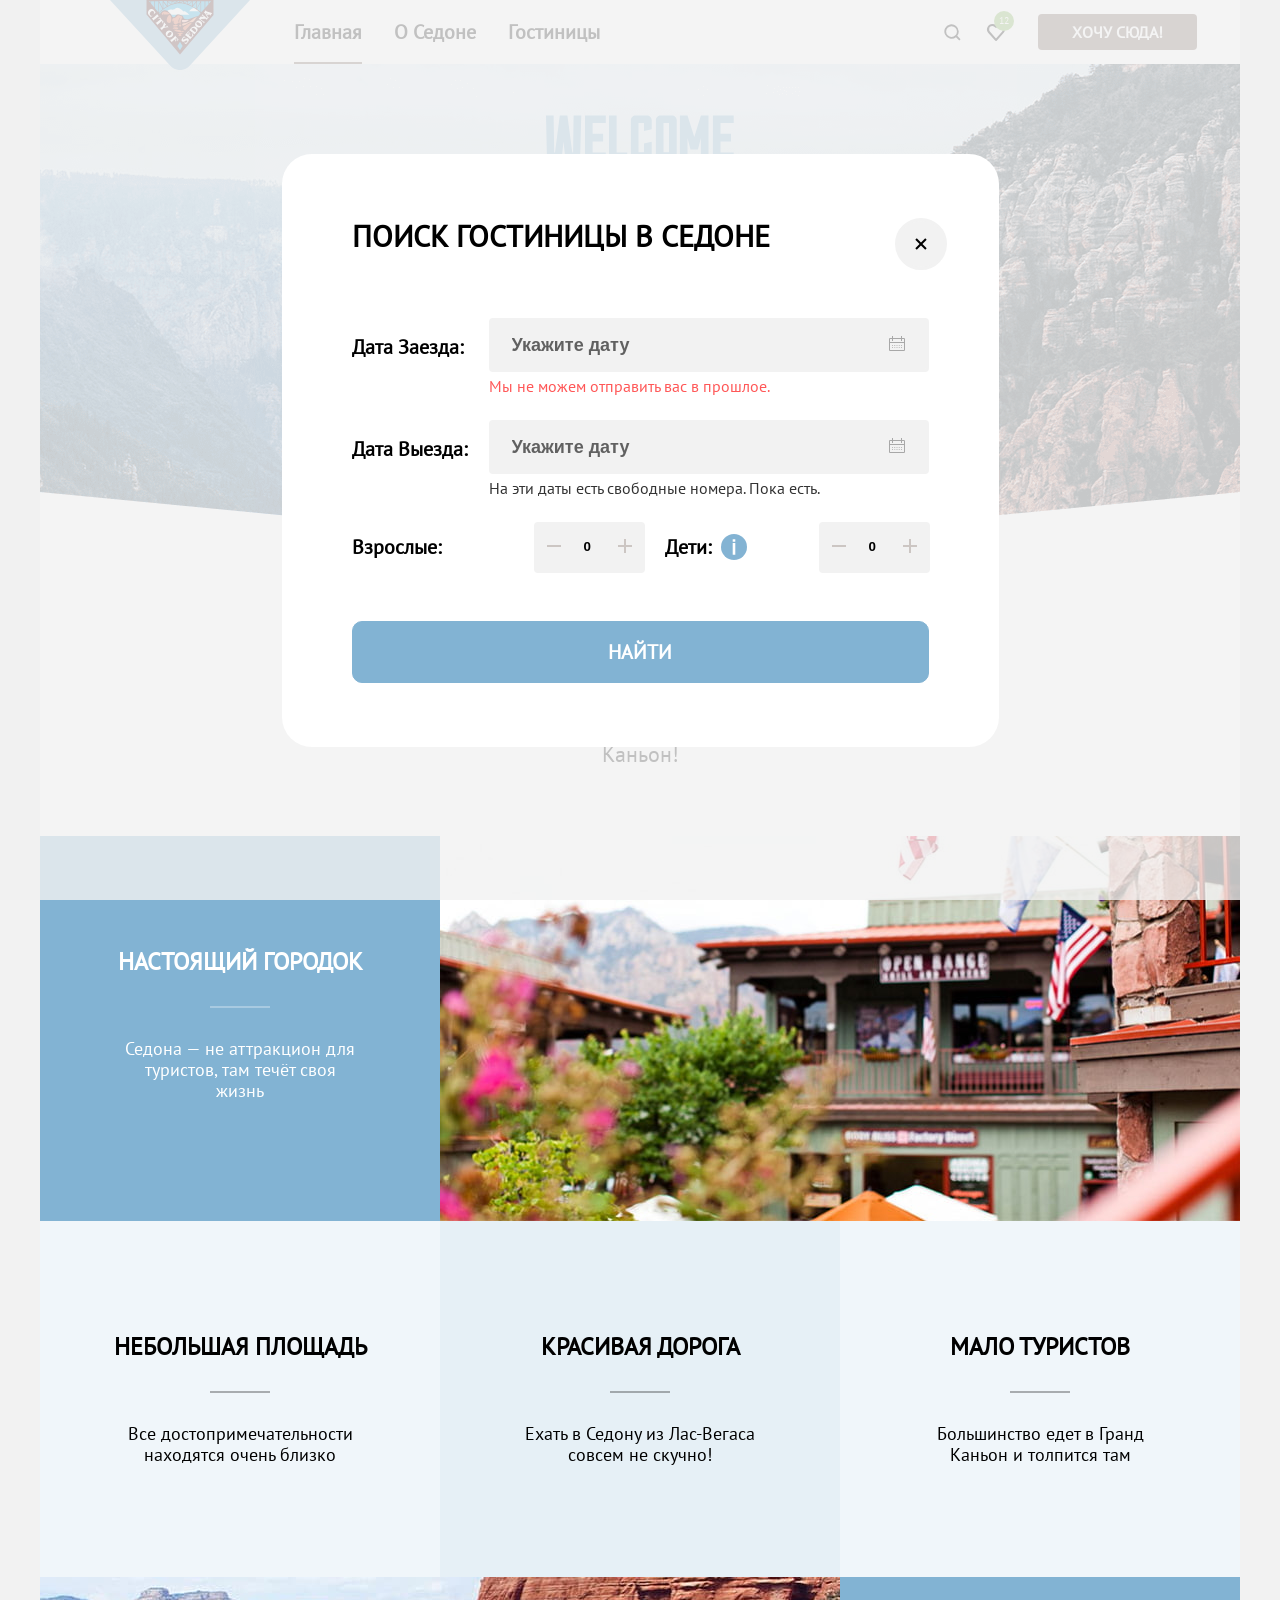
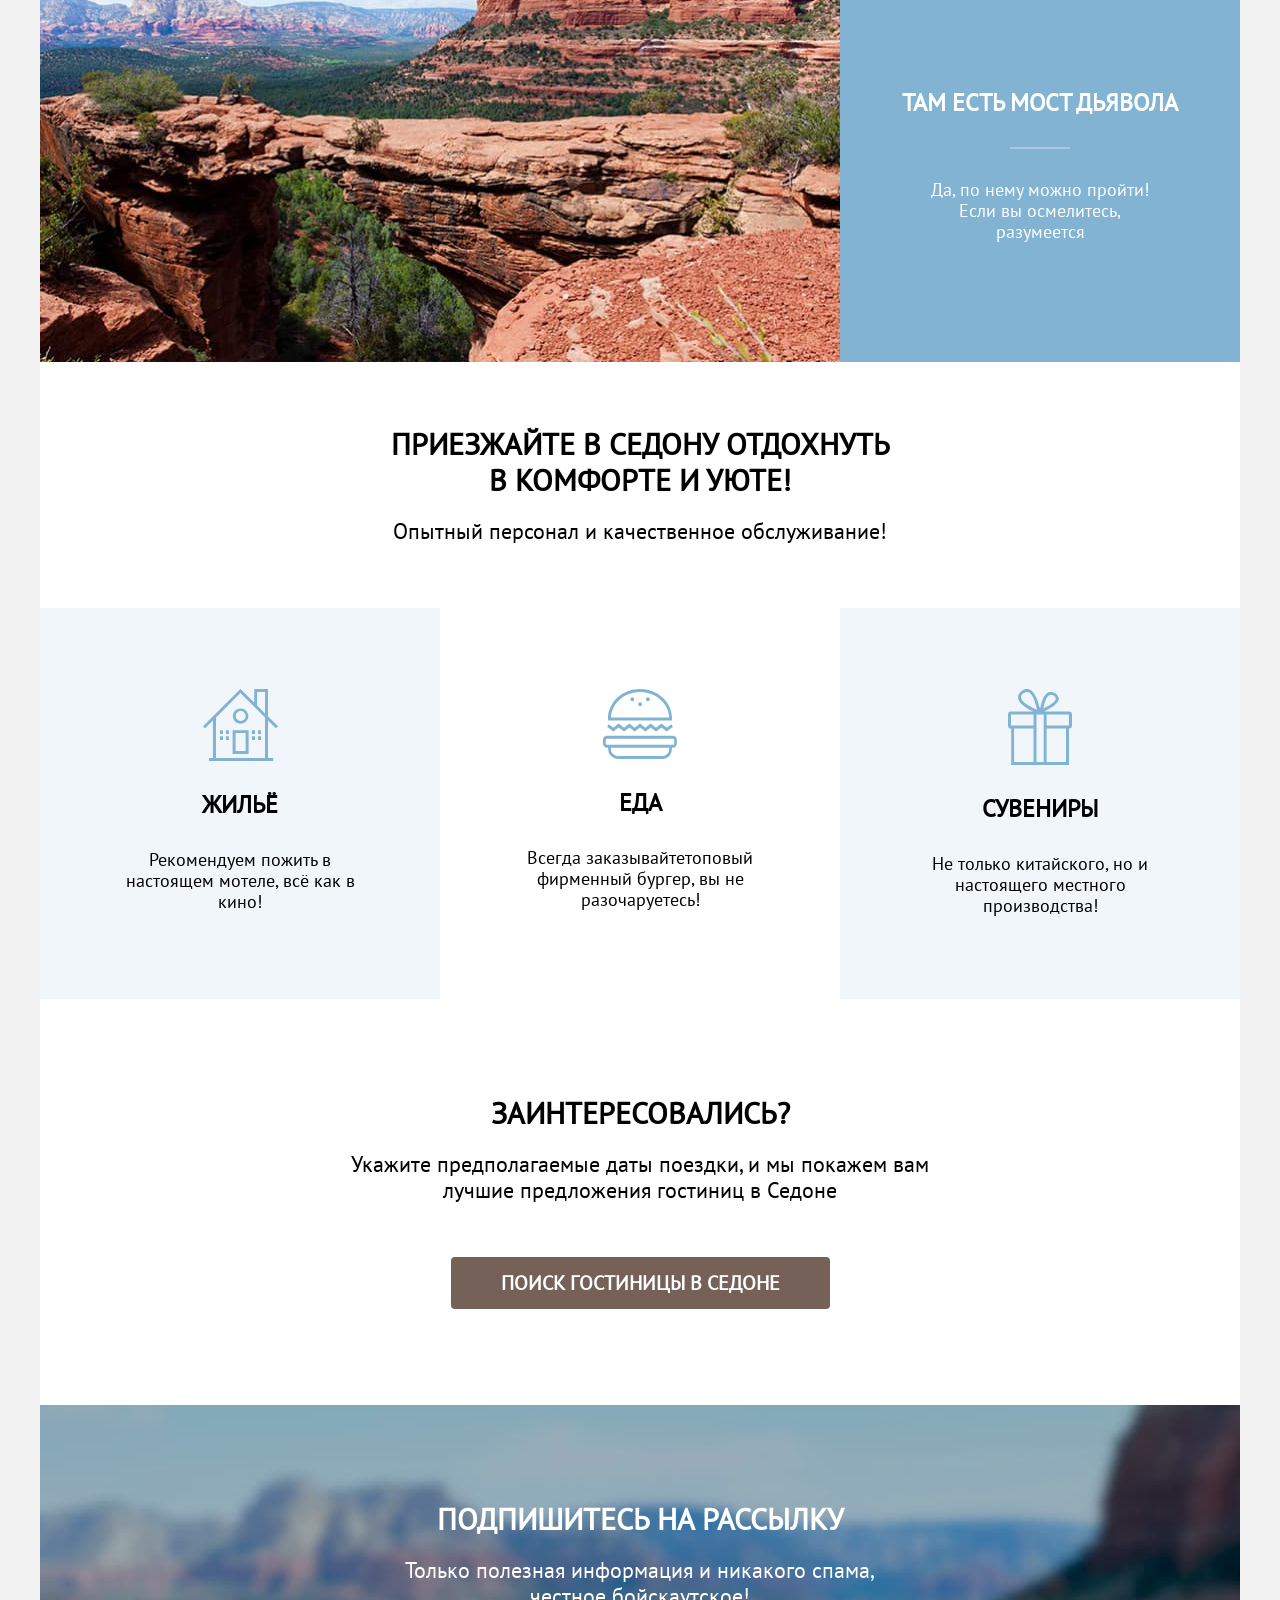
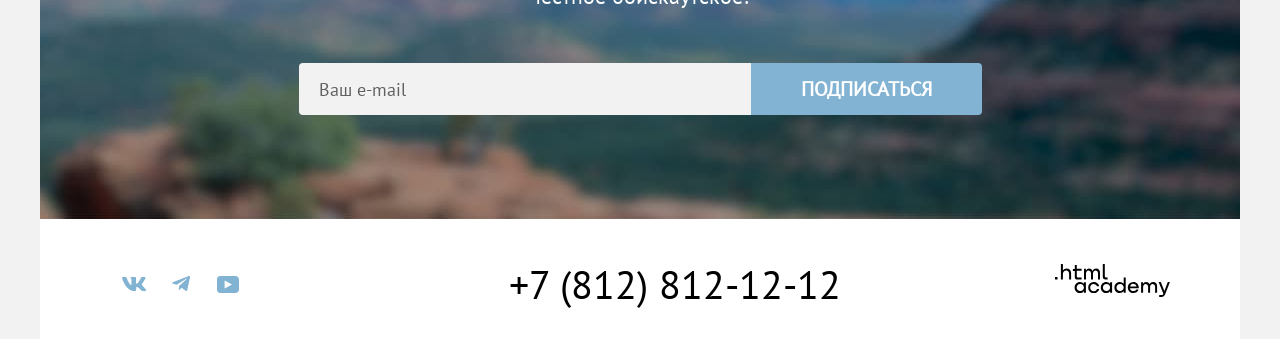
==== commit 91fcb043: "правки по стайлгайду и валидатору" ====
--- a/index.html
+++ b/index.html
@@ -185,34 +185,33 @@
         </button>
         <section class="modal-content">
           <h2 class="modal-title">Поиск гостиницы в Седоне</h2>
-          <form action="https://echo.htmlacademy.ru/" method="get">
+          <form action="https://echo.htmlacademy.ru/" method="post">
             <fieldset class="modal-filter-group">
               <label class="label-modal" for="arrival">Дата заезда:</label>
               <div class="wrapper-input-date">
                 <input class="date-input arrival-date-input" type="text" name="arrival-date" id="arrival"
-                  placeholder="Укажите дату">
+                  placeholder="Укажите дату" required>
                 <span class="date-icon"></span>
               </div>
               <span class="date-info error-date">Мы не можем отправить вас в прошлое.</span>
               <label class="label-modal" for="departure">Дата выезда:</label>
               <div class="wrapper-input-date">
                 <input class="date-input departure-date-input" type="text" name="departure-date" id="departure"
-                  placeholder="Укажите дату">
+                  placeholder="Укажите дату" required>
                 <span class="date-icon"></span>
               </div>
               <span class="date-info free-date">На эти даты есть свободные номера. Пока есть.</span>
               <div class="wrapper-label-number">
-                <label class="label-modal label-number label-number-adults"> Взрослые:
+                <label class="label-modal label-number label-number-adults" for="adults-input"> Взрослые:</label>
                   <div class="wapper-number-input">
                     <button class="minus minus-adults">
                       <svg aria-hidden="true" focusable="false" xmlns="http://www.w3.org/2000/svg" width="20" height="20" fill="none" viewBox="0 0 20 20"><path d="M3 9v2h14V9z"/></svg>
                     </button>
-                    <input class="number-input" type="number" name="number-adults" value="0">
+                    <input class="number-input" type="number" name="number-adults" value="0" id="adults-input" required>
                     <button class="plus plus-adults">
                       <svg aria-hidden="true" focusable="false" xmlns="http://www.w3.org/2000/svg" width="20" height="20" fill="none" viewBox="0 0 20 20"><path d="M17 9h-6V3H9v6H3v2h6v6h2v-6h6z"/></svg>
                     </button>
                   </div>
-                </label>
                 <label class="label-modal label-number label-number-children" for="number-children">Дети:
                   <span class="visually-hidden">Информация о детях</span>
                   <span class="tooltip">
@@ -229,7 +228,7 @@
                     <button class="minus minus-children">
                        <svg aria-hidden="true" focusable="false" xmlns="http://www.w3.org/2000/svg" width="20" height="20" fill="none" viewBox="0 0 20 20"><path d="M3 9v2h14V9z"/></svg>
                     </button>
-                    <input class="number-input" id="number-children" type="number" name="number-children" value="0">
+                    <input class="number-input" id="number-children" type="number" name="number-children" value="0" required>
                     <button class="plus plus-children">
                       <svg aria-hidden="true" focusable="false" xmlns="http://www.w3.org/2000/svg" width="20" height="20" fill="none" viewBox="0 0 20 20"><path d="M17 9h-6V3H9v6H3v2h6v6h2v-6h6z"/></svg>
                     </button>
--- a/styles/styles.css
+++ b/styles/styles.css
@@ -35,7 +35,7 @@
   font-style: normal;
   font-weight: 400;
   color: #333333;
-  background-color: #F2F2F2;
+  background-color: #f2f2f2;
 }
 
 .visually-hidden {
@@ -109,7 +109,7 @@
   line-height: 10px;
   font-weight: 400;
   color: #ffffff;
-  background-color: #7DB54F;
+  background-color: #7dB54f;
   border-radius: 10px;
   position: absolute;
   width: 20px;
@@ -208,7 +208,7 @@
   text-transform: uppercase;
   text-align: center;
   color: #ffffff;
-  background-color: #82B3D3;
+  background-color: #82b3d3;
   border: none;
   padding: 8px 50px;
   border-radius: 0 4px 4px 0;
@@ -216,11 +216,11 @@
 }
 
 .newsletter-button:hover {
-  background-color: #68A2CA;
+  background-color: #68a2ca;
 }
 
 .newsletter-button:focus {
-  background-color: #68A2CA;
+  background-color: #68a2ca;
 }
 
 .newsletter-button:active {
@@ -374,7 +374,7 @@
 .sight-item-dark {
   display: flex;
   flex-wrap: wrap;
-  background-color: #82B3D3;
+  background-color: #82b3d3;
   color: #ffffff;
 }
 
@@ -482,7 +482,7 @@
 }
 
 .advantages-item-medium {
-  background-color: #F0F6FA;
+  background-color: #f0f6fa;
 }
 
 .search {
@@ -613,19 +613,19 @@
 .footer-social-icon {
   display: block;
   margin: auto;
-  fill: #83B3D3;
+  fill: #83b3d3;
 }
 
 .button-footer-social:focus .footer-social-icon {
-  fill: #68A2CA;
+  fill: #68a2ca;
 }
 
 .button-footer-social:hover .footer-social-icon {
-  fill: #68A2CA;
+  fill: #68a2ca;
 }
 
 .button-footer-social:active .footer-social-icon {
-  fill: #68A2CA4D;
+  fill: #68a2ca4d;
 }
 
 .footer-phone {
@@ -708,7 +708,7 @@
 }
 
 .header-block {
-  background-color: #82B3D3;
+  background-color: #82b3d3;
   color: #ffffff;
   background-image: url("../images/inner-header-foto.jpg");
   background-size: 100% auto;
@@ -742,15 +742,15 @@
 }
 
 .breadcrumbs-link:not(.breadcrumbs-link-current):hover {
-  color: #FFFFFF99;
+  color: #ffffff99;
 }
 
 .breadcrumbs-link:not(.breadcrumbs-link-current):focus {
-  color: #FFFFFF;
+  color: #ffffff;
 }
 
 .breadcrumbs-link:not(.breadcrumbs-link-current):active {
-  color: #FFFFFF4d;
+  color: #ffffff4d;
 }
 
 .breadcrumbs-link-index {
@@ -763,7 +763,7 @@
 }
 
 .breadcrumbs-link-index:hover svg {
-  fill: #FFFFFF99;
+  fill: #ffffff99;
 }
 
 .breadcrumbs-link-index:focus svg {
@@ -771,7 +771,7 @@
 }
 
 .breadcrumbs-link-index:active svg {
-  fill: #FFFFFF4d;
+  fill: #ffffff4d;
 }
 
 .breadcrumbs-item {
@@ -962,7 +962,7 @@
 }
 
 .range-input:focus {
-  border-color: #83B3D3;
+  border-color: #83b3d3;
 }
 
 .range-input::-webkit-outer-spin-button,
@@ -985,7 +985,7 @@
 }
 
 .button:disabled {
-  background-color: #E5E5E5;
+  background-color: #e5e5e5;
   color: #ffffff;
 }
 
@@ -994,7 +994,7 @@
 }
 
 .button-filter-submit {
-  background-color: #82B3D3;
+  background-color: #82b3d3;
   color: #ffffff;
   margin-top: 56px;
   margin-bottom: 32px;
@@ -1004,11 +1004,11 @@
 }
 
 .button-filter-submit:hover {
-  background-color: #68A2CA;
+  background-color: #68a2ca;
 }
 
 .button-filter-submit:focus {
-  background-color: #68A2CA;
+  background-color: #68a2ca;
 }
 
 .button-filter-submit:active {
@@ -1028,8 +1028,8 @@
 }
 
 .button-filter-reset:focus {
-  color: #FFFFFF;
-  border-color: #83B3D3;
+  color: #ffffff;
+  border-color: #83b3d3;
 }
 
 .button-filter-reset:active {
@@ -1091,16 +1091,17 @@
   padding-left: 20px;
   background-color: #ffffff;
   min-height: 49px;
-  border: 2px solid #E5E5E5;
+  border: 2px solid #e5e5e5;
   border-radius: 4px;
   padding-right: 100px;
   appearance: none;
   width: 100%;
+  cursor: pointer;
 }
 
 .select-control:hover,
 .select-control:focus {
-  border-color: #68A2CA;
+  border-color: #68a2ca;
 }
 
 .select-control:disabled,
@@ -1122,7 +1123,7 @@
   background-size: 16px 14px;
   width: 48px;
   height: 48px;
-  border: 2px solid #E5E5E5;
+  border: 2px solid #e5e5e5;
   border-radius: 4px;
 }
 
@@ -1143,7 +1144,7 @@
 }
 
 .toggle:focus {
-  border-color: #68A2CA;
+  border-color: #68a2ca;
 }
 
 .toggle:active {
@@ -1162,6 +1163,7 @@
   top: 50%;
   right: 20px;
   transform: translateY(-50%);
+  cursor: pointer;
 }
 
 
@@ -1241,17 +1243,17 @@
 
 .hotel-card-button {
   color: #ffffff;
-  background-color: #82B3D3;
+  background-color: #82b3d3;
   border: none;
   cursor: pointer;
 }
 
 .hotel-card-button:hover {
-  background-color: #68A2CA;
+  background-color: #68a2ca;
 }
 
 .hotel-card-button:focus {
-  background-color: #68A2CA;
+  background-color: #68a2ca;
 }
 
 .hotel-card-button:active {
@@ -1260,21 +1262,21 @@
 
 .hotel-card-button-like {
   color: #ffffff;
-  background-color: #7DB54F;
+  background-color: #7db54f;
   border: none;
   cursor: pointer;
 }
 
 .hotel-card-button-like:hover {
-  background-color: #6C9E42;
+  background-color: #6c9e42;
 }
 
 .hotel-card-button-like:focus {
-  background-color: #6C9E42;
+  background-color: #6c9e42;
 }
 
 .hotel-card-button-like:active {
-  background-color: #7DB54F;
+  background-color: #7db54f;
   color: #ffffff4d
 }
 
@@ -1318,7 +1320,7 @@
 
 .raiting-hotels-card-title span {
   color: #333333;
-  background-color: #F2F2F2;
+  background-color: #f2f2f2;
   font-size: 16px;
   line-height: 20px;
   text-transform: uppercase;
@@ -1354,21 +1356,21 @@
   align-items: center;
   justify-content: center;
   flex-wrap: wrap;
-  background-color: #82B3D3;
+  background-color: #82b3d3;
   border-radius: 4px;
 }
 
 .pagination-link:hover {
-  background-color: #68A2CA;
+  background-color: #68a2ca;
 }
 
 .pagination-link:focus {
-  background-color: #68A2CA;
+  background-color: #68a2ca;
 }
 
 .pagination-link:active {
-  background-color: #82B3D3;
-  color: #FFFFFF4d;
+  background-color: #82b3d3;
+  color: #ffffff4d;
 }
 
 .pagination-link-current,
@@ -1376,7 +1378,7 @@
 .pagination-link-current:active,
 .pagination-link-current:focus {
   color: #000000;
-  background-color: #F2F2F2;
+  background-color: #f2f2f2;
   border-radius: 4px;
 }
 
@@ -1401,7 +1403,7 @@
   position: relative;
   margin: auto;
   padding: 64px 70px;
-  background-color: #FFFFFF;
+  background-color: #ffffff;
   border-radius: 30px;
 }
 
@@ -1417,30 +1419,52 @@
   position: absolute;
   width: 52px;
   height: 52px;
-  background-color: #F2F2F2;
-  border: none;
+  background-color: #f2f2f2;
+  border: 3px solid #f2f2f2;
   border-radius: 50%;
   top: 64px;
   right: 52px;
-  background-image: url("../images/modal-icon/cross.svg");
-  background-position: center;
-  background-repeat: no-repeat;
-  background-size: 20px 20px;
   cursor: pointer;
+}
+
+.modal-close-button::before,
+.modal-close-button::after {
+  content: "";
+  background-color: #000000;
+  position: absolute;
+  width: 14px;
+  height: 2px;
+  top: 50%;
+  left: 50%;
+}
+
+.modal-close-button::before {
+  transform: translate(-50%, -50%) rotate(-45deg);
+}
+
+.modal-close-button::after {
+  transform: translate(-50%, -50%) rotate(45deg);
 }
 
 .modal-close-button:hover {
   background-color: #e6e6e6;
+  border-color: #e6e6e6;
 }
 
 .modal-close-button:focus {
   background-color: #e6e6e6;
-  outline: 3px solid #83B3D3;
+  border-color: #83b3d3;
+}
+
+.modal-close-button:active.modal-close-button::after,
+.modal-close-button:active.modal-close-button::before {
+  opacity: .3;
 }
 
 .modal-close-button:active {
-  opacity: .3;
   outline: none;
+  background-color: #e5e5e5;
+  border-color: #e5e5e5;
 }
 
 .modal-title {
@@ -1471,7 +1495,7 @@
 }
 
 .error-date {
-  color: #FF5757;
+  color: #ff5757;
 }
 
 .label-modal {
@@ -1531,10 +1555,8 @@
 }
 
 .tooltip {
-  position: absolute;
-  left: 59px;
-  top: 50%;
-  transform: translateY(-50%);
+  position: relative;
+  margin-left: 10px;
 }
 
 .tooltip-toggle {
@@ -1557,7 +1579,7 @@
 
 .tooltip-text {
   background-color: #333333;
-  color: #FFFFFF;
+  color: #ffffff;
   width: 256px;
   border-radius: 10px;
   font-size: 16px;
@@ -1567,13 +1589,19 @@
   display: block;
   padding: 15px 18px 18px 22px;
   position: absolute;
-  /* display: none; */
-
-}
+  top: calc(100% + 15px);
+  left: 50%;
+  transform: translateX(-50%);
+  display: none;
+
+}
+
 .tooltip-toggle:hover + .tooltip-text,
-.tooltip-toggle:focus + .tooltip-text {
-  display: block;
-}
+.tooltip-toggle:focus + .tooltip-text,
+.tooltip-toggle:active + .tooltip-text {
+  display: block;
+}
+
 .tooltip-text:after {
   content: '';
   background-image: url(../images/modal-icon/triangle.svg);
@@ -1608,12 +1636,12 @@
 }
 
 .date-input:hover {
-  background-color: #E5E5E5;
-  border-color: #E5E5E5;
+  background-color: #e5e5e5;
+  border-color: #e5e5e5;
 }
 
 .date-input:focus {
-  border-color: #82B3D3;
+  border-color: #82b3d3;
   outline: none;
 }
 
@@ -1623,7 +1651,7 @@
   border: none;
   width: 40px;
   padding: 14px 10px;
-  background-color: #F2F2F2;
+  background-color: #f2f2f2;
 }
 
 .minus {
@@ -1646,7 +1674,7 @@
 
 .minus:focus svg,
 .plus:focus svg {
-  border: 3px solid #82B3D3;
+  border: 3px solid #82b3d3;
   border-radius: 4px;
 }
 
@@ -1677,19 +1705,19 @@
 
 .button-modal-form {
   border: none;
-  background-color: #82B3D3;
+  background-color: #82b3d3;
   padding-top: 18px;
   padding-bottom: 18px;
-  color: #FFFFFF;
+  color: #ffffff;
   font-size: 20px;
   line-height: 24px;
   border-radius: 10px;
-  border: 1px solid #82B3D3;
+  border: 1px solid #82b3d3;
 }
 
 .button-modal-form:hover,
 .button-modal-form:focus {
-  background-color: #68A2CA;
+  background-color: #68a2ca;
   outline: none;
 }
 
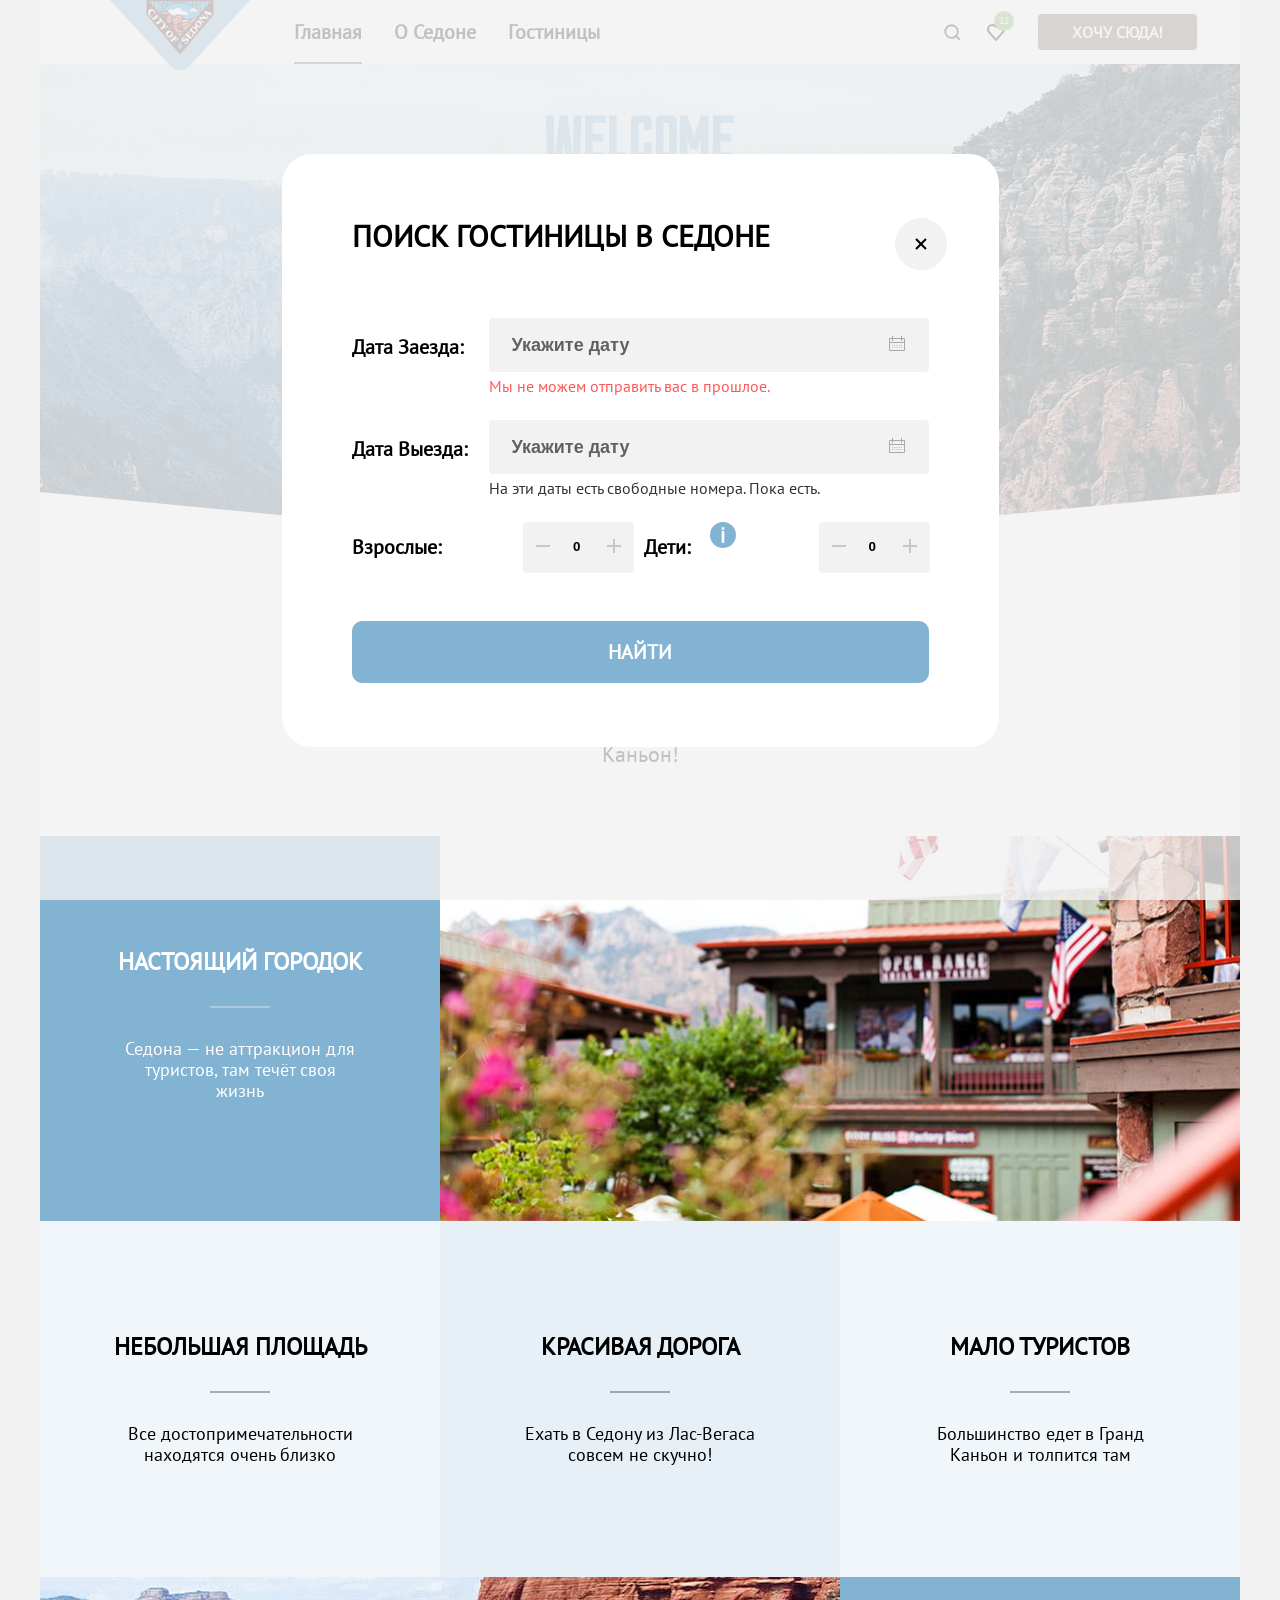
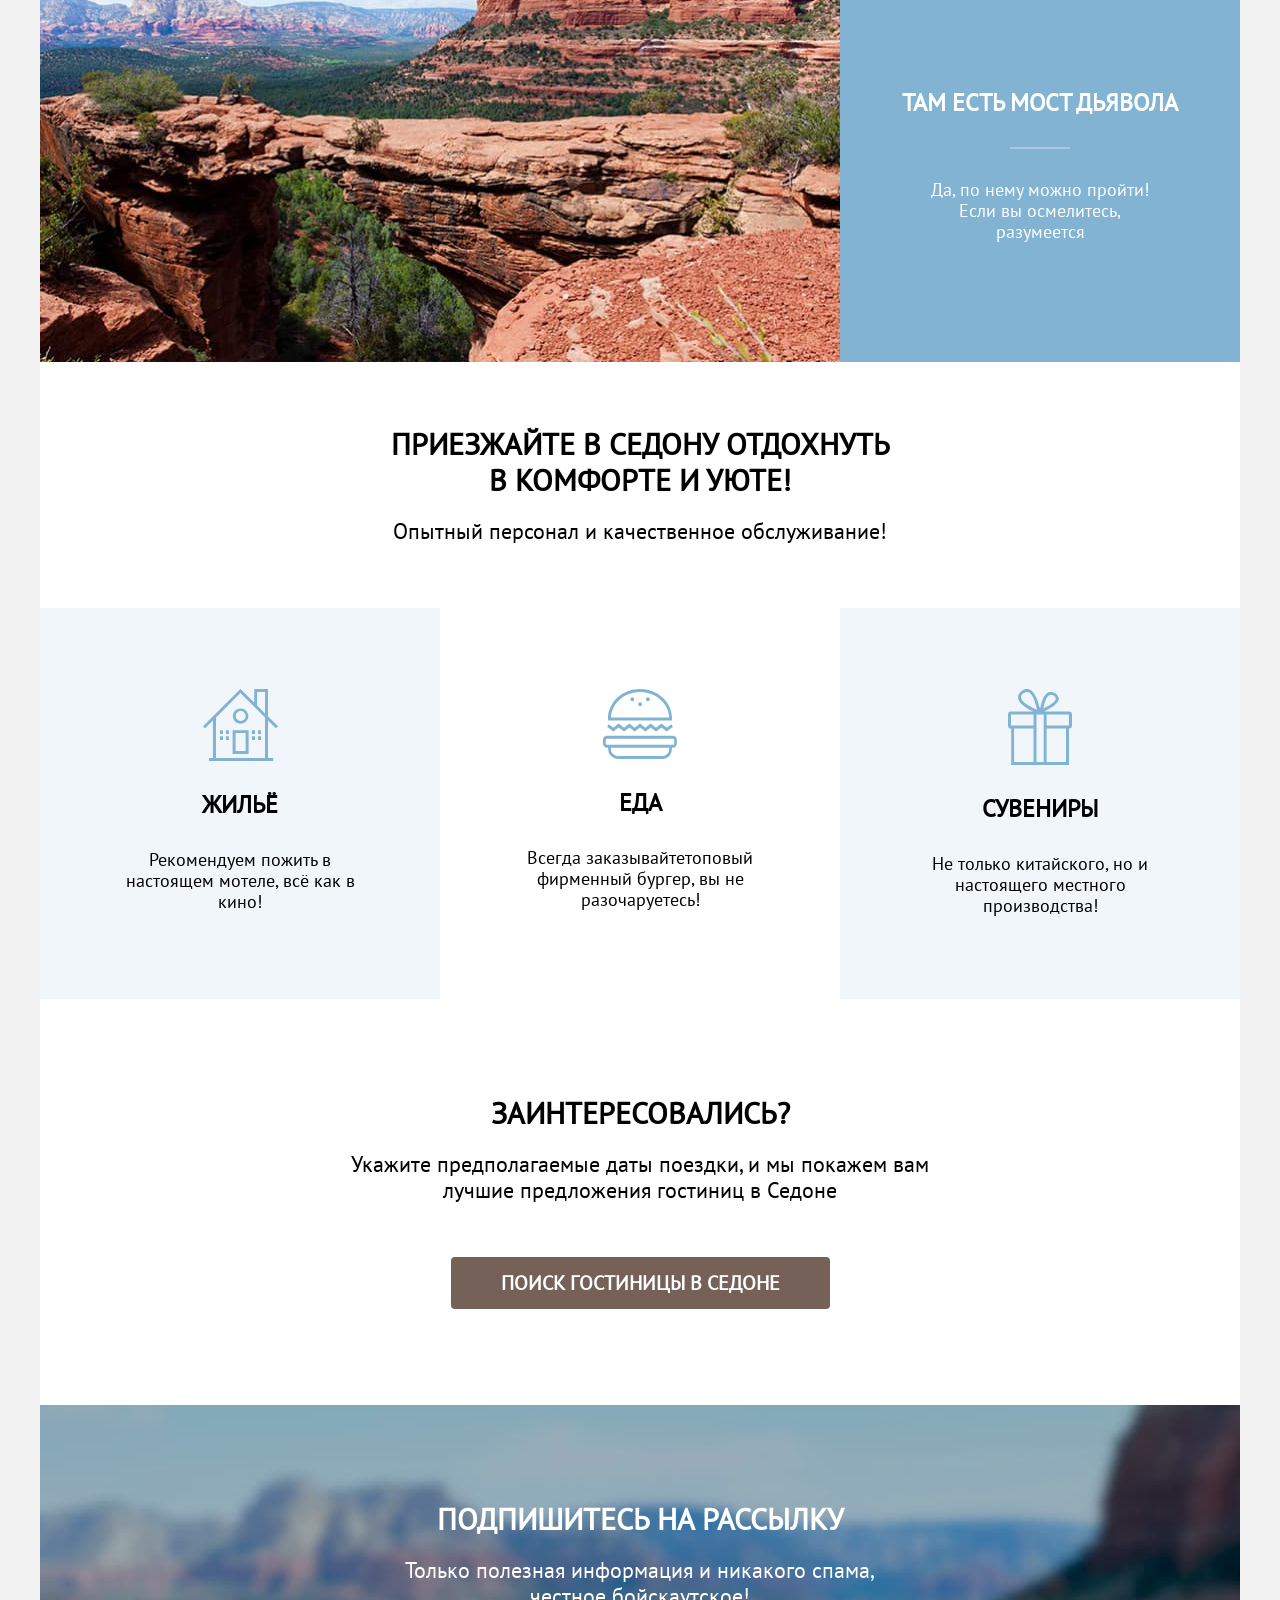
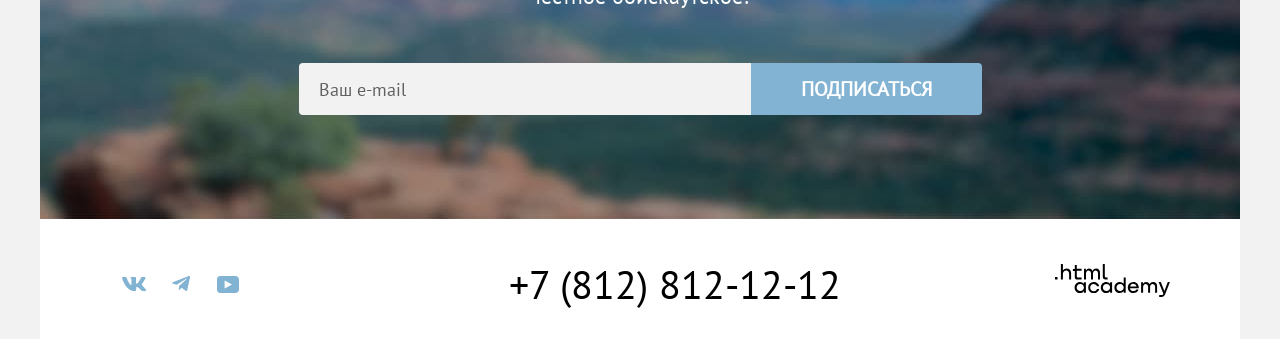
==== commit 0801a26f: "правка label" ====
--- a/index.html
+++ b/index.html
@@ -212,7 +212,7 @@
                       <svg aria-hidden="true" focusable="false" xmlns="http://www.w3.org/2000/svg" width="20" height="20" fill="none" viewBox="0 0 20 20"><path d="M17 9h-6V3H9v6H3v2h6v6h2v-6h6z"/></svg>
                     </button>
                   </div>
-                <label class="label-modal label-number label-number-children" for="number-children">Дети:
+                <label class="label-modal label-number label-number-children" for="number-children">Дети:</label>
                   <span class="visually-hidden">Информация о детях</span>
                   <span class="tooltip">
                     <button class="tooltip-toggle" type="button" aria-labelledby="tooltip-label-children">
@@ -233,7 +233,6 @@
                       <svg aria-hidden="true" focusable="false" xmlns="http://www.w3.org/2000/svg" width="20" height="20" fill="none" viewBox="0 0 20 20"><path d="M17 9h-6V3H9v6H3v2h6v6h2v-6h6z"/></svg>
                     </button>
                   </div>
-                </label>
               </div>
               <button class="button button-modal-form" type="submit">Найти</button>
             </fieldset>
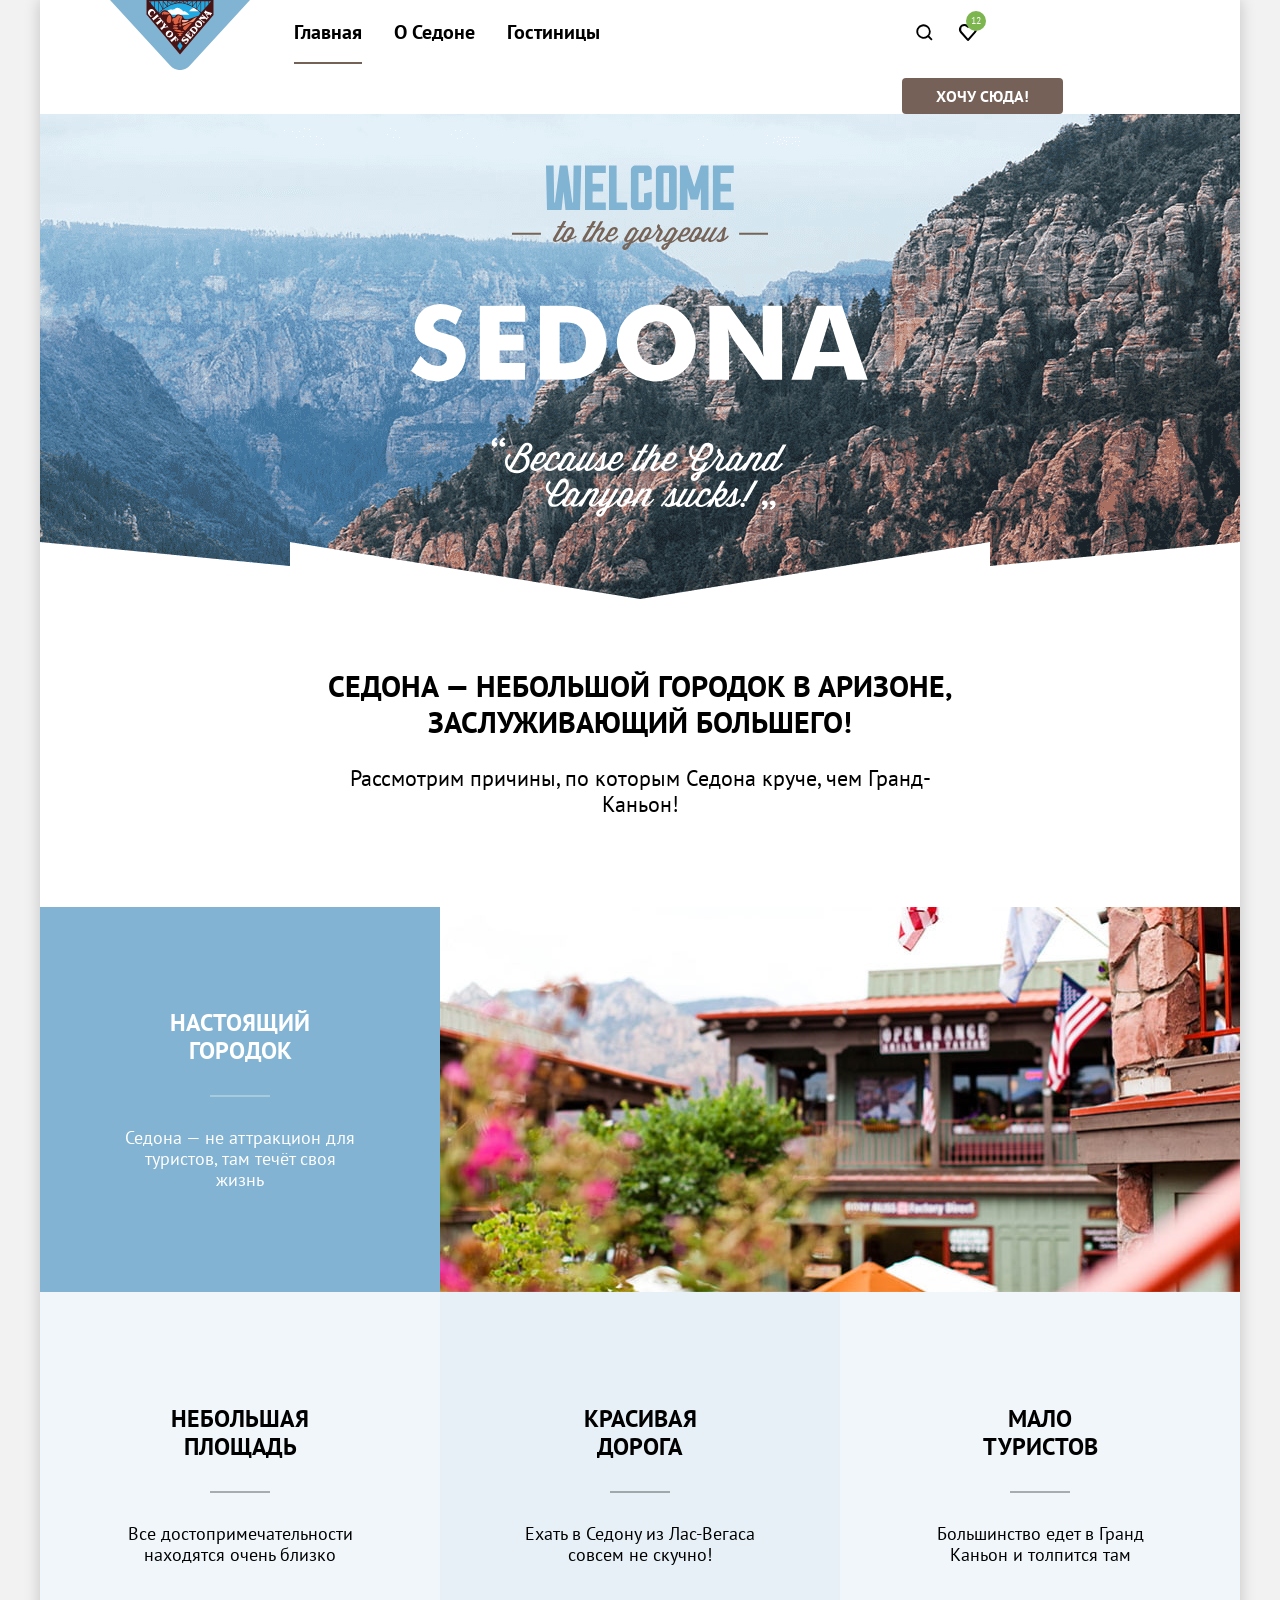
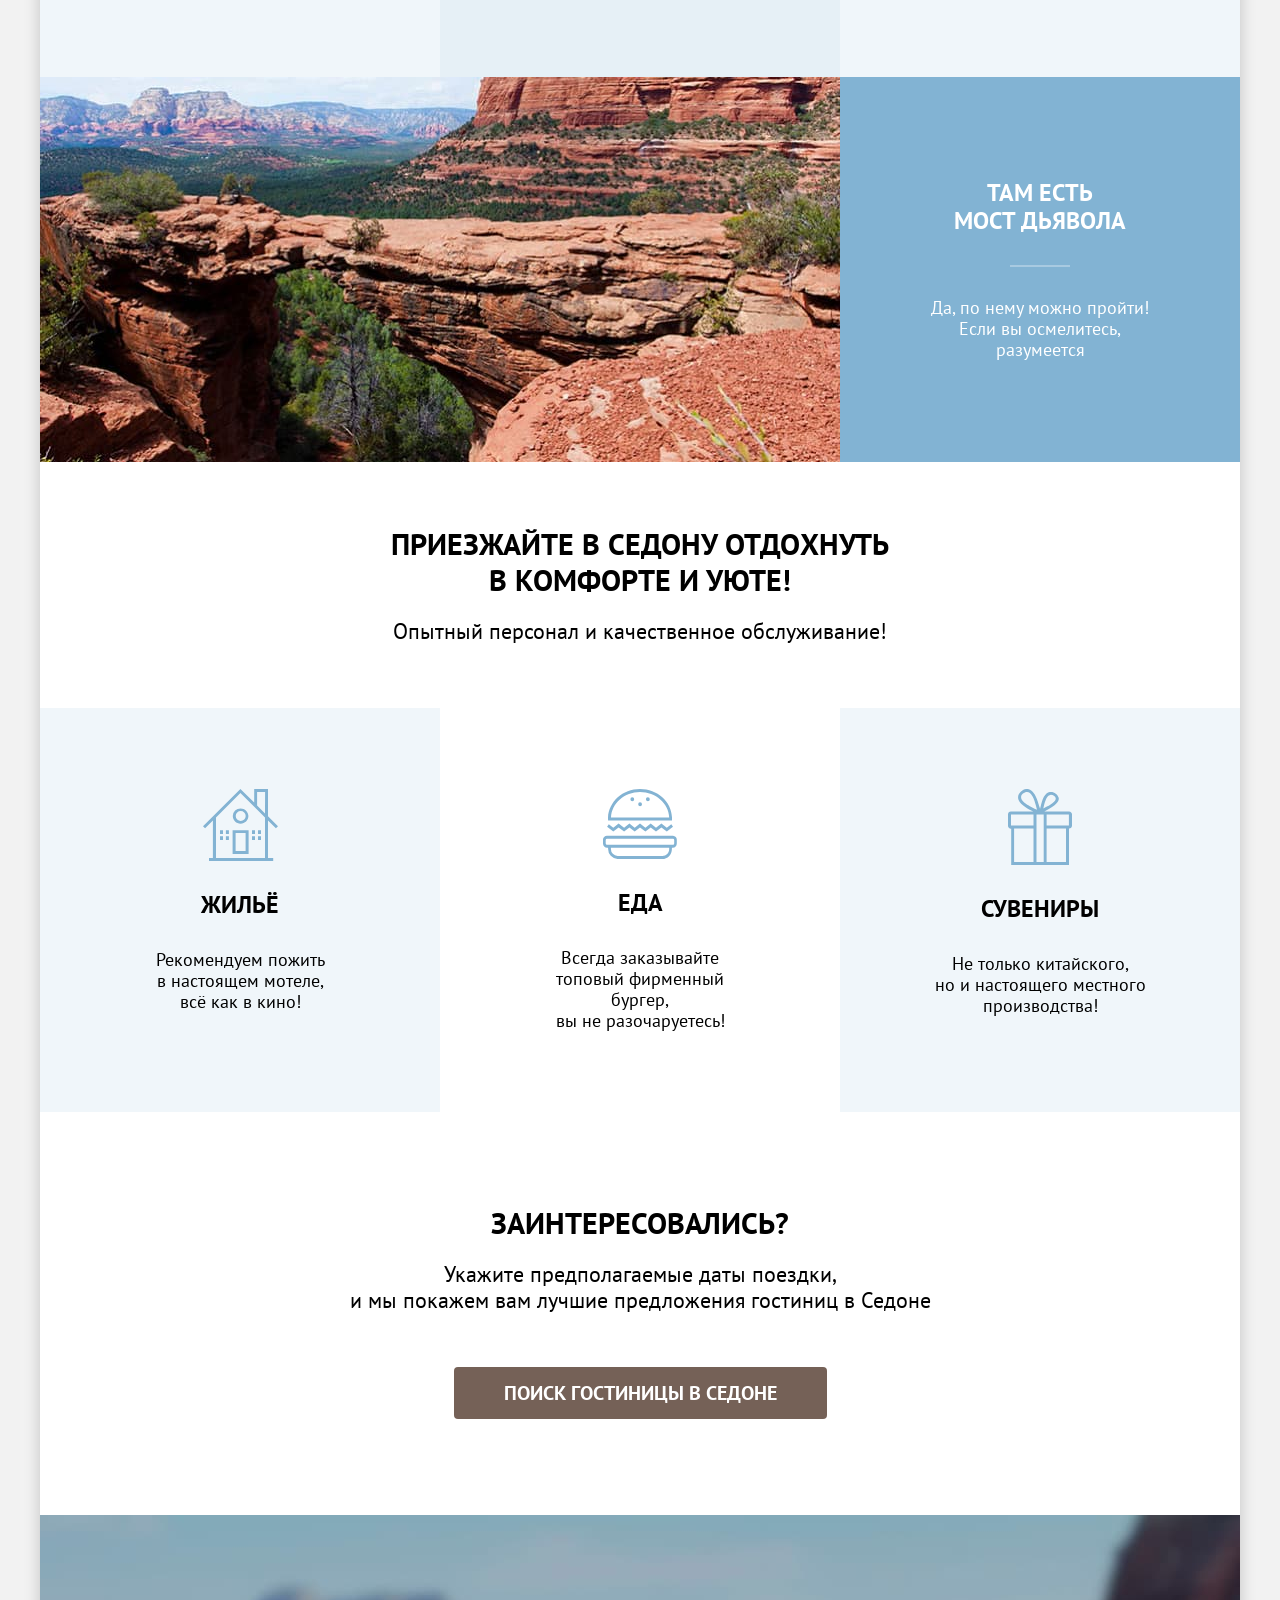
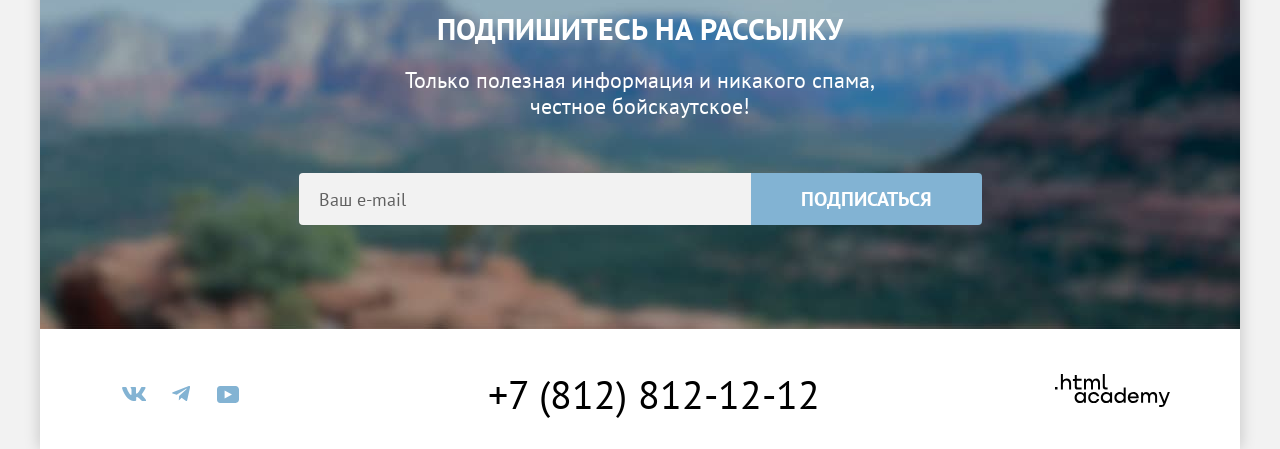
==== commit 0100238c: "Работа с PerfectPicxel" ====
--- a/index.html
+++ b/index.html
@@ -5,6 +5,7 @@
     <meta charset="utf-8">
     <title>Седона — небольшой городок в Аризоне</title>
     <link rel="stylesheet" href="styles/styles.css">
+    <link rel="icon" href="favicon.ico">
   </head>
 
   <body>
@@ -62,20 +63,20 @@
             </li>
             <li class="sight-item sight-item-light">
               <h3 class="sight-title-item sight-title-item-light">Небольшая площадь</h3>
-              <p class="sight-discriptions-item">Все достопримечательности находятся очень близко</p>
+              <p class="sight-discriptions-item sight-discriptions-item-light">Все достопримечательности находятся очень близко</p>
             </li>
             <li class="sight-item sight-item-medium">
-              <h3 class="sight-title-item sight-title-item-light">Красивая дорога</h3>
-              <p class="sight-discriptions-item">Ехать в Седону из Лас-Вегаса совсем не скучно!</p>
+              <h3 class="sight-title-item sight-title-item-light">Красивая<br> дорога</h3>
+              <p class="sight-discriptions-item sight-discriptions-item-light">Ехать в Седону из Лас-Вегаса совсем не скучно!</p>
             </li>
             <li class="sight-item sight-item-light">
-              <h3 class="sight-title-item sight-title-item-light">Мало туристов</h3>
-              <p class="sight-discriptions-item">Большинство едет в Гранд Каньон и толпится там</p>
+              <h3 class="sight-title-item sight-title-item-light">Мало<br> туристов</h3>
+              <p class="sight-discriptions-item sight-discriptions-item-light">Большинство едет в Гранд Каньон и толпится там</p>
             </li>
             <li class="sight-item sight-item-dark">
               <img class="sight-img" src="images/sight/sight-2.jpg" alt="Мост Дьявола" width="800" height="385">
               <div class="sight-text">
-                <h3 class="sight-title-item">Там есть мост дьявола</h3>
+                <h3 class="sight-title-item">Там есть<br> мост дьявола</h3>
                 <p class="sight-discriptions-item">Да, по нему можно пройти! Если вы осмелитесь, разумеется</p>
               </div>
             </li>
@@ -89,26 +90,26 @@
           <ul class="advantages-list">
             <li class="advantages-item advantages-item-medium">
               <h3 class="advantages-item-title icon-haus">Жильё</h3>
-              <p class="advantages-item-description">Рекомендуем пожить в настоящем мотеле, всё как в кино!</p>
+              <p class="advantages-item-description">Рекомендуем пожить в&nbsp;настоящем мотеле,<br> всё как в кино!</p>
 
             </li>
             <li class="advantages-item">
               <h3 class="advantages-item-title icon-food">Еда</h3>
-              <p class="advantages-item-description">Всегда заказывайтетоповый фирменный бургер, вы не разочаруетесь!
+              <p class="advantages-item-description">Всегда заказывайте<br>топовый фирменный бургер,<br> вы не разочаруетесь!
               </p>
             </li>
             <li class="advantages-item advantages-item-medium">
               <h3 class="advantages-item-title icon-gift">Сувениры</h3>
-              <p class="advantages-item-description">Не только китайского, но и настоящего местного производства!</p>
+              <p class="advantages-item-description">Не только китайского,<br> но и настоящего местного производства!</p>
             </li>
           </ul>
         </section>
         <section class="search">
           <h2 class="search-title">Заинтересовались?</h2>
-          <p class="search-description">Укажите предполагаемые даты поездки, и мы покажем вам лучшие предложения
+          <p class="search-description">Укажите предполагаемые даты поездки,<br> и мы покажем вам лучшие предложения
             гостиниц
             в Седоне</p>
-          <button class="search-button">Поиск гостиницы в Седоне</button>
+          <button class="search-button" type="button">Поиск гостиницы в Седоне</button>
         </section>
       </main>
       <footer class="page-footer">
@@ -180,7 +181,7 @@
     </div>
     <div class="modal-container">
       <div class="modal modal-search-hotel">
-        <button class="modal-close-button">
+        <button class="modal-close-button" type="button">
           <span class="visually-hidden">Закрыть</span>
         </button>
         <section class="modal-content">
@@ -204,11 +205,11 @@
               <div class="wrapper-label-number">
                 <label class="label-modal label-number label-number-adults" for="adults-input"> Взрослые:</label>
                   <div class="wapper-number-input">
-                    <button class="minus minus-adults">
+                    <button class="minus minus-adults" type="button">
                       <svg aria-hidden="true" focusable="false" xmlns="http://www.w3.org/2000/svg" width="20" height="20" fill="none" viewBox="0 0 20 20"><path d="M3 9v2h14V9z"/></svg>
                     </button>
                     <input class="number-input" type="number" name="number-adults" value="0" id="adults-input" required>
-                    <button class="plus plus-adults">
+                    <button class="plus plus-adults" type="button">
                       <svg aria-hidden="true" focusable="false" xmlns="http://www.w3.org/2000/svg" width="20" height="20" fill="none" viewBox="0 0 20 20"><path d="M17 9h-6V3H9v6H3v2h6v6h2v-6h6z"/></svg>
                     </button>
                   </div>
@@ -225,11 +226,11 @@
                       18 лет. Дети до 6 лет размещаются бесплатно.</span>
                   </span>
                   <div class="wapper-number-input">
-                    <button class="minus minus-children">
+                    <button class="minus minus-children" type="button">
                        <svg aria-hidden="true" focusable="false" xmlns="http://www.w3.org/2000/svg" width="20" height="20" fill="none" viewBox="0 0 20 20"><path d="M3 9v2h14V9z"/></svg>
                     </button>
                     <input class="number-input" id="number-children" type="number" name="number-children" value="0" required>
-                    <button class="plus plus-children">
+                    <button class="plus plus-children" type="button">
                       <svg aria-hidden="true" focusable="false" xmlns="http://www.w3.org/2000/svg" width="20" height="20" fill="none" viewBox="0 0 20 20"><path d="M17 9h-6V3H9v6H3v2h6v6h2v-6h6z"/></svg>
                     </button>
                   </div>
--- a/styles/styles.css
+++ b/styles/styles.css
@@ -10,7 +10,7 @@
   font-family: "PT Sans";
   font-style: normal;
   font-weight: 700;
-  src: url("../fonts/ptsans-700.woff2") format("woof2");
+  src: url("../fonts/ptsans-700.woff2") format("woff2");
   font-display: swap;
 }
 
@@ -25,6 +25,7 @@
 }
 
 body {
+  min-width: 1280px;
   margin: 0;
   display: flex;
   flex-direction: column;
@@ -37,7 +38,10 @@
   color: #333333;
   background-color: #f2f2f2;
 }
-
+img {
+  max-width: 100%;
+  object-fit: contain;
+}
 .visually-hidden {
   position: absolute;
   width: 1px;
@@ -52,6 +56,7 @@
 .page-container {
   margin: 0 auto;
   width: 1200px;
+  box-shadow: 0 0 15px rgba(0, 0, 0, 0.2);
 }
 
 .navigation {
@@ -71,13 +76,14 @@
   flex-wrap: wrap;
   margin: 0;
   padding: 0;
-  width: 610px;
+  width: 500px;
   list-style-type: none;
 }
 
 .navigation-user {
-  max-width: 310px;
+  max-width: 268px;
   margin-left: auto;
+  margin-right: 70px;
 }
 
 .navigation-link-icon {
@@ -197,7 +203,7 @@
 
 .field::placeholder {
   color: #000000;
-  opacity: 0.6;
+  opacity: 60%;
 }
 
 .newsletter-button {
@@ -235,7 +241,7 @@
 
 .navigation-link {
   display: block;
-  padding: 20px 16px 20px 16px;
+  padding: 20px 16px;
   color: #000000;
   font-size: 20px;
   line-height: 24px;
@@ -287,7 +293,7 @@
 
 .sight-header {
   padding-top: 69px;
-  padding-bottom: 69px;
+  padding-bottom: 90px;
   width: 651px;
   margin: 0 auto;
 }
@@ -307,6 +313,7 @@
 
 .sight-text {
   margin: 0 auto;
+  max-width: 230px;
 }
 
 .sight-item {
@@ -359,16 +366,20 @@
   line-height: 28px;
   text-transform: uppercase;
   text-align: center;
-  margin: 0;
-  padding: 0;
-  margin-top: 112px;
+  margin: 0 auto;
+  padding: 0;
+  margin-top: 102px;
+  max-width: 230px;
 }
 
 .sight-discriptions-item {
+  max-width: 230px;
   text-align: center;
   margin: 0 auto;
-  margin-bottom: 112px;
-  width: 230px;
+  margin-bottom: 102px;
+}
+.sight-discriptions-item-light {
+  margin-bottom: 112.5px;
 }
 
 .sight-item-dark {
@@ -383,6 +394,9 @@
   background-color: rgba(131, 179, 211, 0.12);
 }
 
+.sight-title-item-light {
+  margin-top: 112.5px
+}
 .sight-item-medium {
   width: 400px;
   background-color: rgba(131, 179, 211, 0.2);
@@ -429,9 +443,10 @@
   line-height: 28px;
   font-weight: 700;
   text-transform: uppercase;
-  margin: 0;
+  margin: 0 auto;
   padding: 0;
   margin-bottom: 30px;
+  max-width: 230px;
 }
 
 .icon-haus::before {
@@ -473,12 +488,12 @@
 
 .advantages-item-description {
   margin: 0 auto;
-  width: 230px;
+  max-width: 230px;
 }
 
 .advantages-item {
   width: 400px;
-  padding-bottom: 83px;
+  padding-bottom: 81px;
 }
 
 .advantages-item-medium {
@@ -487,9 +502,9 @@
 
 .search {
   text-align: center;
-  padding-top: 96px;
+  padding-top: 93px;
   padding-bottom: 96px;
-  width: 592px;
+  max-width: 592px;
   margin: 0 auto;
 }
 
@@ -542,7 +557,6 @@
   color: #000000;
   margin: 0 auto;
   padding: 0;
-  padding-top: 96px;
   margin-bottom: 20px;
   width: 475px;
 }
@@ -598,7 +612,8 @@
 }
 
 .footer-social {
-  width: 188px;
+  width: 184px;
+  margin-right: 194px;
 }
 
 .button-footer-social {
@@ -630,6 +645,7 @@
 
 .footer-phone {
   width: 335px;
+  margin-right: 232px;
 }
 
 .footer-logo {
@@ -714,7 +730,7 @@
   background-size: 100% auto;
   background-repeat: no-repeat;
   padding-top: 35px;
-  padding-bottom: 50px;
+  padding-bottom: 58px;
 }
 
 .header-block-container {
@@ -894,6 +910,7 @@
   background-color: #ffffff;
   border-radius: 5px;
   cursor: pointer;
+  border: none;
 }
 
 .range-toggle:focus {
@@ -906,17 +923,16 @@
 
 .toggle-min {
   top: -8px;
-  left: -10px;
 }
 
 .toggle-max {
   top: -8px;
-  right: -10px;
+  right: 0;
 }
 
 .range-wrapper-inputs {
   display: flex;
-  margin-bottom: 48px;
+  margin-bottom: 44px;
   gap: 2px;
 }
 
@@ -929,6 +945,14 @@
   position: relative;
 
 }
+.catalog-filter-min {
+  border-radius: 4px 0 0 4px;
+  overflow: hidden;
+}
+.catalog-filter-max {
+  border-radius: 0 4px 4px 0;
+  overflow: hidden;
+}
 
 .catalog-filter-range {
   position: absolute;
@@ -941,14 +965,6 @@
   border: 3px solid rgba(131, 179, 211, 1);
 }
 
-.filter-min {
-  border-radius: 4px 0 0 4px;
-}
-
-.filter-max {
-  border-radius: 0 4px 4px 0;
-}
-
 .range-input {
   width: 100%;
   font: inherit;
@@ -957,7 +973,7 @@
   background-color: #f2f2f2;
   border: 3px solid #f2f2f2;
   appearance: textfield;
-  padding: 12px 20px;
+  padding: 11px 20px;
   outline: none;
 }
 
@@ -1041,7 +1057,7 @@
 }
 
 .sorting-hotels-container {
-  width: 1060px;
+  max-width: 1060px;
   margin: 0 auto;
   display: flex;
   margin-bottom: 40px;
@@ -1074,6 +1090,7 @@
   line-height: 36px;
   font-weight: 700;
   text-transform: uppercase;
+  padding-top: 7px;
 }
 
 .select-wrapper {
@@ -1106,7 +1123,7 @@
 
 .select-control:disabled,
 .select-control:disabled + .select-icon {
-  opacity: .3;
+  opacity: 30%;
 }
 
 .toggle-sorting-container {
@@ -1287,7 +1304,7 @@
 
 .hotel-card-link-img {
   margin: 0 auto;
-  margin-bottom: 16px;
+margin-top: -4px;
 }
 
 .hotel-card-link-button {
@@ -1327,7 +1344,13 @@
   font-weight: 400;
   text-align: center;
 }
-
+.line-bottom {
+  background-color: #e5e5e5;
+  max-width: 1060px;
+  margin: 40px auto;
+  height: 1px;
+  width: 100%;
+}
 .pagination {
   display: flex;
   width: 1060px;
@@ -1397,6 +1420,7 @@
   width: 100%;
   height: 100%;
   background-color: rgba(242, 242, 242, 0.8);
+  display: none;
 }
 
 .modal {
@@ -1458,7 +1482,7 @@
 
 .modal-close-button:active.modal-close-button::after,
 .modal-close-button:active.modal-close-button::before {
-  opacity: .3;
+  opacity: 30%;
 }
 
 .modal-close-button:active {
@@ -1545,6 +1569,10 @@
   color: #000000;
   line-height: 20px;
   font-weight: 700;
+}
+
+.number-input:active {
+  outline: none;
 }
 
 .number-input::-webkit-outer-spin-button,
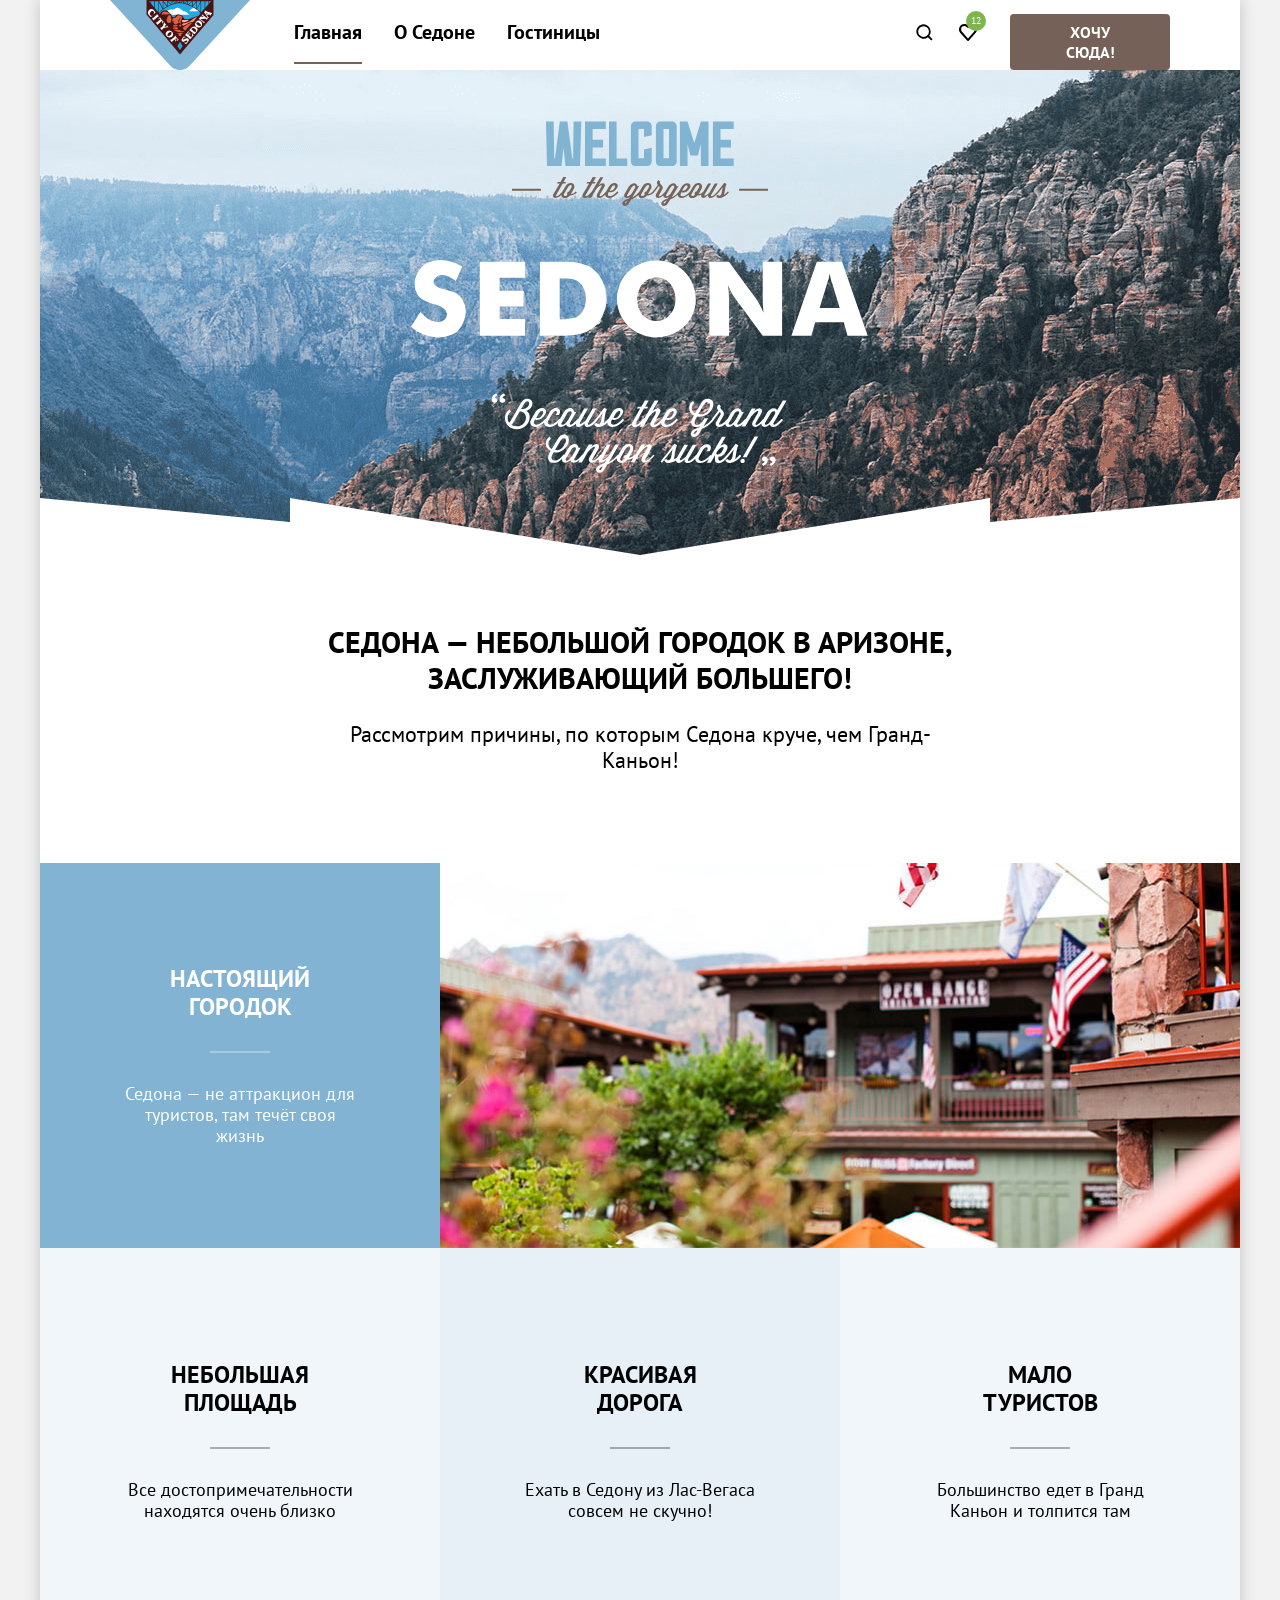
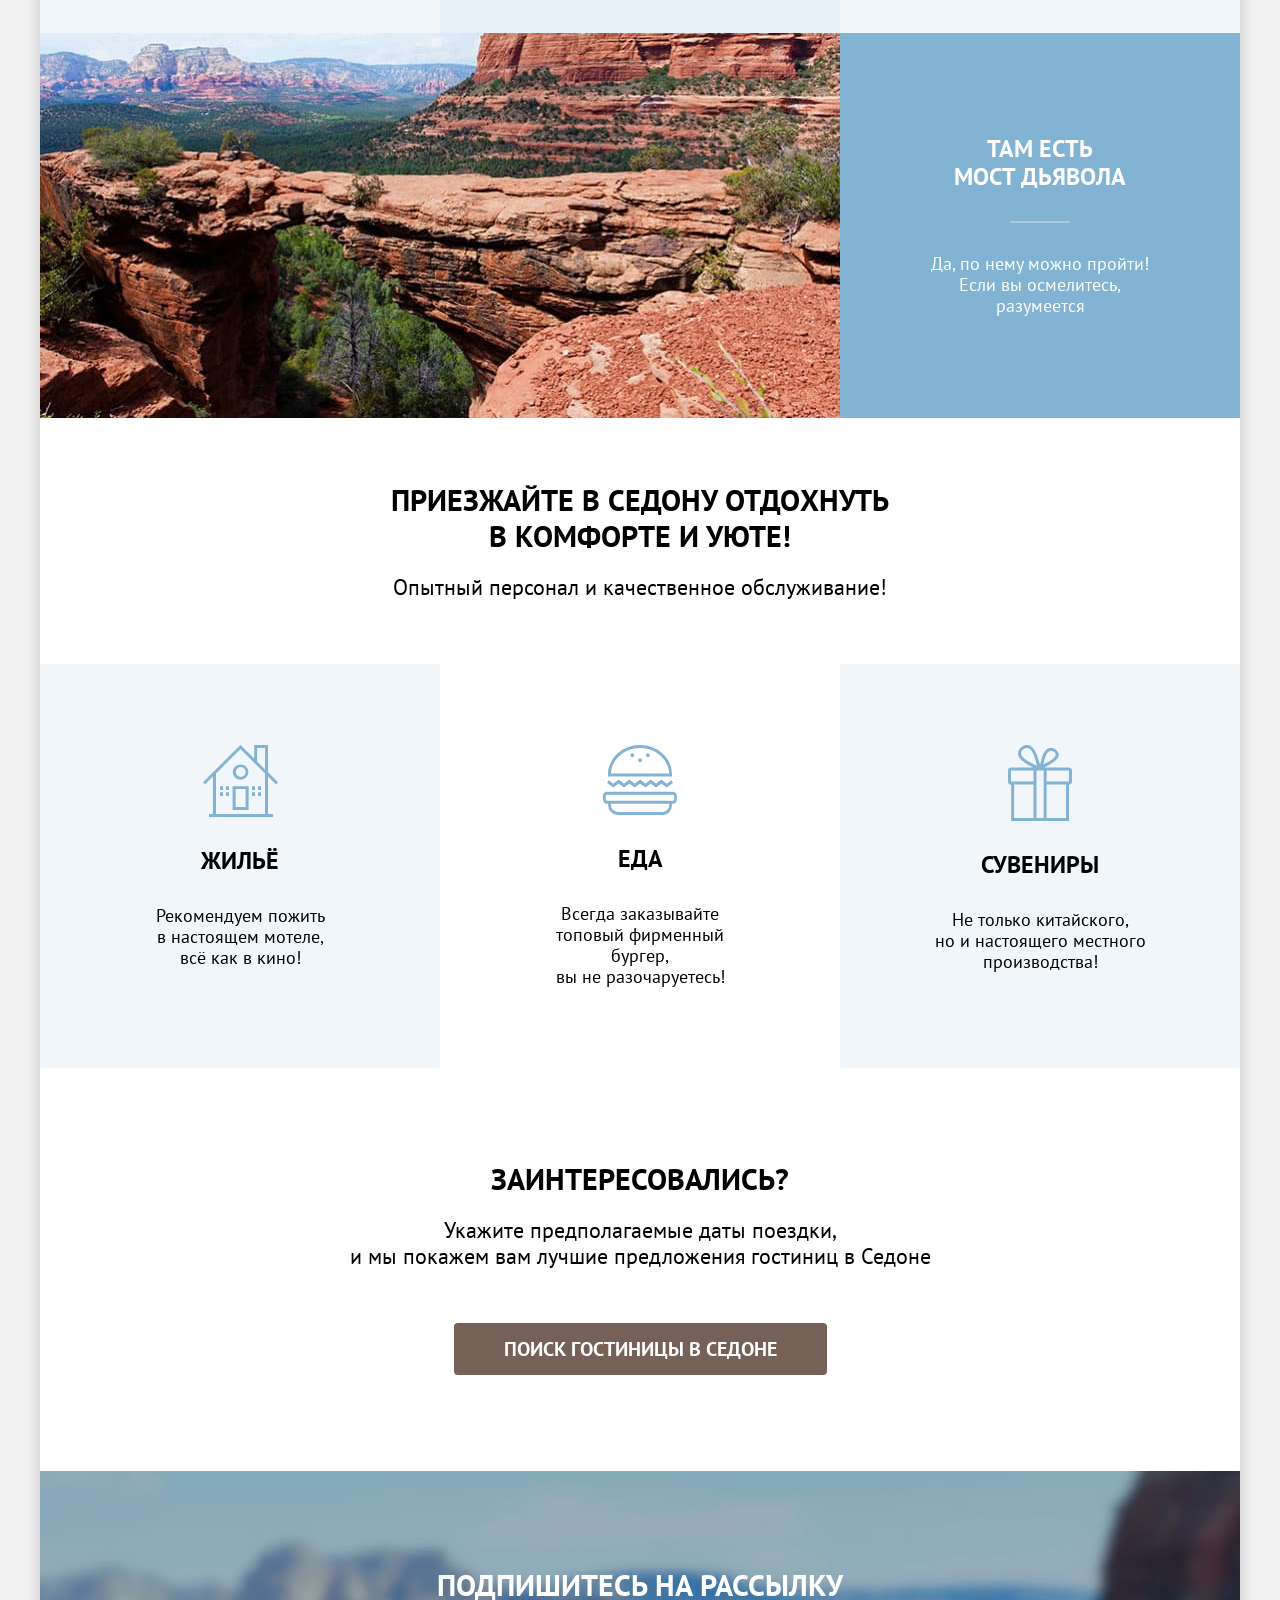
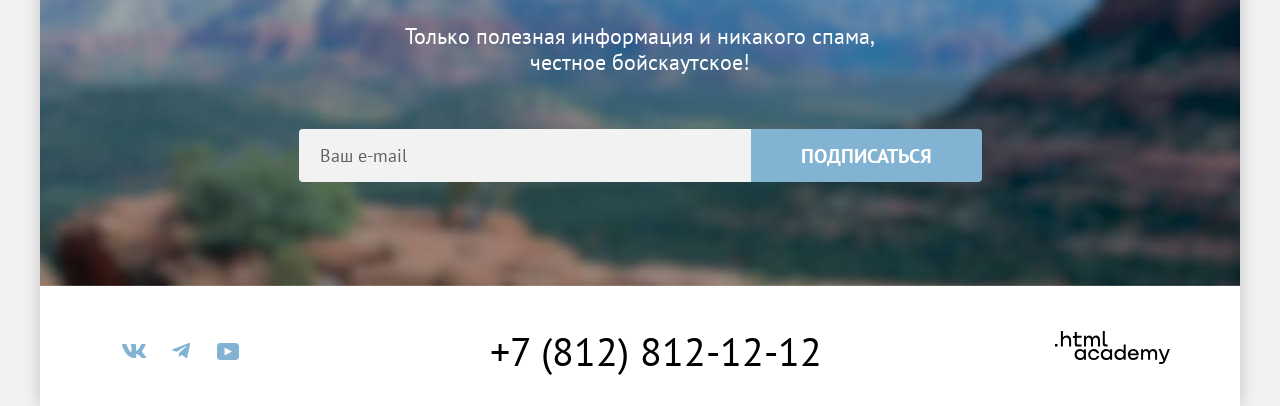
==== commit 0a54d4e3: "Правка модального окна" ====
--- a/index.html
+++ b/index.html
@@ -10,9 +10,9 @@
 
   <body>
     <div class="page-container">
-      <header class="page-header">
+      <header class="page-header" data-test="header">
         <a class="navigation-logo" href="/">
-          <img class="page-header-logo" src="images/sedona-logo.svg" alt="Логотип сайта Седоны" width="140" height="70">
+          <img class="page-header-logo" src="images/sedona-logo.svg" alt="Логотип сайта Седоны." width="140" height="70">
         </a>
         <nav class="navigation">
           <ul class="navigation-list">
@@ -29,26 +29,26 @@
           <ul class="navigation-list navigation-user">
             <li class="navigation-item">
               <a class="navigation-link navigation-link-icon search-icon" href="#">
-                <span class="visually-hidden">Поиск</span></a>
+                <span class="visually-hidden">Поиск.</span></a>
             </li>
             <li class="navigation-item">
               <a class="navigation-link navigation-link-icon like-icon" href="#">
-                <span class="visually-hidden">Избранные отели</span>
+                <span class="visually-hidden">Избранные отели.</span>
                 <span class="like-number">12</span>
               </a>
             </li>
             <li class="navigation-item">
-              <a class="navigation-link button" href="#">Хочу сюда!</a>
+              <a class="navigation-link-button button" href="#">Хочу сюда!</a>
             </li>
           </ul>
         </nav>
       </header>
-      <main class="main-index main-container">
-        <section class="main-first-screen">
-          <h1 class="visually-hidden">Седона — небольшой городок в Аризоне</h1>
-          <img class="main-first-screen-img" src="images/welcome.svg" alt="Седона" width="458" height="352">
-        </section>
-        <section class="sight">
+      <main class="main-index main-container" data-test="main">
+        <section class="main-first-screen" data-test="hero">
+          <h1 class="visually-hidden">Седона — небольшой городок в Аризоне.</h1>
+          <img class="main-first-screen-img" src="images/welcome.svg" alt="Седона." width="458" height="352">
+        </section>
+        <section class="sight" data-test="advantages">
           <div class="sight-header">
             <h2 class="sight-title">Седона — небольшой городок в Аризоне, заслуживающий большего!</h2>
             <p class="sight-discription">Рассмотрим причины, по которым Седона круче, чем Гранд-Каньон!</p>
@@ -59,7 +59,7 @@
                 <h3 class="sight-title-item">Настоящий городок</h3>
                 <p class="sight-discriptions-item">Седона — не аттракцион для туристов, там течёт своя жизнь</p>
               </div>
-              <img class="sight-img" src="images/sight/sight-1.jpg" alt="Улица города Седона" width="800" height="385">
+              <img class="sight-img" src="images/sight/sight-1.jpg" alt="Улица города Седона." width="800" height="385">
             </li>
             <li class="sight-item sight-item-light">
               <h3 class="sight-title-item sight-title-item-light">Небольшая площадь</h3>
@@ -74,7 +74,7 @@
               <p class="sight-discriptions-item sight-discriptions-item-light">Большинство едет в Гранд Каньон и толпится там</p>
             </li>
             <li class="sight-item sight-item-dark">
-              <img class="sight-img" src="images/sight/sight-2.jpg" alt="Мост Дьявола" width="800" height="385">
+              <img class="sight-img" src="images/sight/sight-2.jpg" alt="Мост Дьявола." width="800" height="385">
               <div class="sight-text">
                 <h3 class="sight-title-item">Там есть<br> мост дьявола</h3>
                 <p class="sight-discriptions-item">Да, по нему можно пройти! Если вы осмелитесь, разумеется</p>
@@ -82,7 +82,7 @@
             </li>
           </ul>
         </section>
-        <section class="advantages">
+        <section class="advantages" data-test="service">
           <div class="advantages-header">
             <h2 class="advantages-title">Приезжайте в Седону отдохнуть в комфорте и уюте!</h2>
             <p class="advantages-description">Опытный персонал и качественное обслуживание!</p>
@@ -104,7 +104,7 @@
             </li>
           </ul>
         </section>
-        <section class="search">
+        <section class="search" data-test="search">
           <h2 class="search-title">Заинтересовались?</h2>
           <p class="search-description">Укажите предполагаемые даты поездки,<br> и мы покажем вам лучшие предложения
             гостиниц
@@ -113,12 +113,12 @@
         </section>
       </main>
       <footer class="page-footer">
-        <section class="newsletter-first-screen">
+        <section class="newsletter-first-screen" data-test="subscribe">
           <h2 class="newsletter-title-first-screen">Подпишитесь на рассылку</h2>
           <p class="newsletter-discription-first-screen">Только полезная информация и никакого спама, честное
             бойскаутское!</p>
           <form class="newsletter-form" action="https://echo.htmlacademy.ru/" method="post">
-            <label class="visually-hidden" for="newsletter-id">Укажите ваш email </label>
+            <label class="visually-hidden" for="newsletter-id">Укажите ваш email. </label>
             <input class="field" type="email" name="newsletter-email" id="newsletter-id" placeholder="Ваш e-mail"
               required>
 
@@ -127,7 +127,7 @@
         </section>
         <div class="footer-container">
           <section class="footer-social">
-            <h2 class="visually-hidden">Социальные контакты</h2>
+            <h2 class="visually-hidden">Социальные контакты.</h2>
             <ul class="footer-social-list">
               <li class="footer-social-item">
                 <a class="button-footer-social" href="https://vk.com/htmlacademy">
@@ -137,7 +137,7 @@
                       d="M23.5 1q.3-1-.8-1H20q-1 0-1.1.7S17.6 4 15.7 6q-1 .8-1.3.8T14 6V.9q0-.9-.7-.9H9.2q-.7 0-.7.6c0 .6 1 .8 1 2.5V7q0 1.1-.5 1c-.9 0-3-3.2-4.3-6.9q-.2-1-1.2-1H1q-1 0-.9.7c0 .7.9 4.1 4.1 8.6 2.2 3 5.3 4.7 8 4.7 1.7 0 2-.4 2-1v-2.3q-.1-1 .6-.9c.4 0 1 .2 2.6 1.7 1.8 1.7 2.1 2.5 3.1 2.5H23q1.3 0 1-1.1-.5-1.1-2.3-3L20 8q-.5-.6 0-1.1s3.2-4.4 3.5-6"
                       clip-rule="evenodd" />
                   </svg>
-                  <span class="visually-hidden">ВКонтакте</span>
+                  <span class="visually-hidden">ВКонтакте.</span>
                 </a>
               </li>
               <li class="footer-social-item">
@@ -147,7 +147,7 @@
                     <path
                       d="M16.8.1.8 6.2Q-.6 7 .6 7.6l4.1 1.2 9.5-6q1-.2.5.2l-7.6 7-.3 4.2q.5 0 .8-.4l2-2 4.1 3q1.2.8 1.5-.6L18 1.4c.3-1.1-.4-1.6-1.1-1.3" />
                   </svg>
-                  <span class="visually-hidden">Телеграм</span>
+                  <span class="visually-hidden">Телеграм.</span>
                 </a>
               </li>
               <li class="footer-social-item">
@@ -157,17 +157,17 @@
                     <path
                       d="M18.6 0H3.2C1.3 0 0 1.6 0 3.4v10c0 2 1.3 3.6 3.2 3.6h15.6c1.7 0 3.2-1.6 3.2-3.4V3.4C21.8 1.6 20.5 0 18.6 0m-11 12.5v-8l7.4 4z" />
                   </svg>
-                  <span class="visually-hidden">Ютуб</span>
+                  <span class="visually-hidden">Ютуб.</span>
                 </a>
               </li>
             </ul>
           </section>
           <section class="footer-phone">
-            <h2 class="visually-hidden">Телефон</h2>
+            <h2 class="visually-hidden">Телефон.</h2>
             <a class="footer-phone-link" href="tel:+78128121212">+7 (812) 812-12-12</a>
           </section>
           <section class="footer-logo">
-            <h2 class="visually-hidden">Cделано в HTML Академии</h2>
+            <h2 class="visually-hidden">Cделано в HTML Академии.</h2>
             <a class="footer-logo-link" href="https://htmlacademy.ru/">
               <svg class="footer-logo-icon" role="img" aria-label="Логотип разработчика HTML Academy"
                 xmlns="http://www.w3.org/2000/svg" width="115" height="33" fill="none" viewBox="0 0 115 33">
@@ -179,10 +179,10 @@
         </div>
       </footer>
     </div>
-    <div class="modal-container">
+    <div class="modal-container modal-container-close">
       <div class="modal modal-search-hotel">
         <button class="modal-close-button" type="button">
-          <span class="visually-hidden">Закрыть</span>
+          <span class="visually-hidden">Закрыть.</span>
         </button>
         <section class="modal-content">
           <h2 class="modal-title">Поиск гостиницы в Седоне</h2>
@@ -214,7 +214,7 @@
                     </button>
                   </div>
                 <label class="label-modal label-number label-number-children" for="number-children">Дети:</label>
-                  <span class="visually-hidden">Информация о детях</span>
+                  <span class="visually-hidden">Информация о детях.</span>
                   <span class="tooltip">
                     <button class="tooltip-toggle" type="button" aria-labelledby="tooltip-label-children">
                       <svg class="tooltip-icon" xmlns="http://www.w3.org/2000/svg" width="20" height="20" fill="none"
--- a/styles/styles.css
+++ b/styles/styles.css
@@ -38,10 +38,12 @@
   color: #333333;
   background-color: #f2f2f2;
 }
+
 img {
   max-width: 100%;
   object-fit: contain;
 }
+
 .visually-hidden {
   position: absolute;
   width: 1px;
@@ -76,7 +78,7 @@
   flex-wrap: wrap;
   margin: 0;
   padding: 0;
-  width: 500px;
+  max-width: 500px;
   list-style-type: none;
 }
 
@@ -84,6 +86,7 @@
   max-width: 268px;
   margin-left: auto;
   margin-right: 70px;
+  justify-content: end;
 }
 
 .navigation-link-icon {
@@ -108,6 +111,7 @@
 
 .like-number {
   display: flex;
+  flex-wrap: wrap;
   justify-content: center;
   align-items: center;
   font-family: inherit;
@@ -122,9 +126,11 @@
   height: 20px;
   top: 11px;
   left: 20px;
-}
-
-.navigation-link.button {
+  text-align: center;
+}
+
+.navigation-link-button {
+  max-width: 160px;
   font-family: inherit;
   font-size: 16px;
   line-height: 20px;
@@ -182,6 +188,7 @@
 
 .newsletter-form {
   display: flex;
+  flex-wrap: wrap;
   justify-content: center;
 }
 
@@ -195,6 +202,7 @@
   background: #f2f2f2;
   font-size: 18px;
   font-family: inherit;
+  border: 1px solid transparent;
 }
 
 .field:active {
@@ -207,6 +215,7 @@
 }
 
 .newsletter-button {
+  max-width: 232px;
   font-family: inherit;
   font-size: 20px;
   font-weight: 700;
@@ -248,6 +257,10 @@
   font-weight: 700;
   text-decoration: none;
   position: relative;
+}
+
+.navigation-link:hover {
+  color: #756257;
 }
 
 .navigation-link-current::after {
@@ -268,6 +281,10 @@
   left: 70px;
 }
 
+.navigation-logo:hover {
+  opacity: 80%;
+}
+
 .main-container {
   flex-grow: 1;
 }
@@ -294,7 +311,7 @@
 .sight-header {
   padding-top: 69px;
   padding-bottom: 90px;
-  width: 651px;
+  max-width: 655px;
   margin: 0 auto;
 }
 
@@ -378,6 +395,7 @@
   margin: 0 auto;
   margin-bottom: 102px;
 }
+
 .sight-discriptions-item-light {
   margin-bottom: 112.5px;
 }
@@ -397,6 +415,7 @@
 .sight-title-item-light {
   margin-top: 112.5px
 }
+
 .sight-item-medium {
   width: 400px;
   background-color: rgba(131, 179, 211, 0.2);
@@ -409,6 +428,8 @@
 .advantages-header {
   padding-top: 64px;
   padding-bottom: 64px;
+  margin: auto;
+  max-width: 505px;
 }
 
 .advantages-list {
@@ -494,6 +515,7 @@
 .advantages-item {
   width: 400px;
   padding-bottom: 81px;
+  flex-grow: 1;
 }
 
 .advantages-item-medium {
@@ -535,7 +557,7 @@
   background-color: #756157;
   color: #ffffff;
   background-image: url("../images/Subscribe.jpg");
-  background-size: 100% auto;
+  background-size: cover;
   background-repeat: no-repeat;
   text-align: center;
   padding-top: 96px;
@@ -618,6 +640,7 @@
 
 .button-footer-social {
   display: flex;
+  flex-wrap: wrap;
   align-items: center;
   justify-content: center;
   min-width: 47px;
@@ -653,6 +676,7 @@
 }
 
 .footer-phone-link {
+  display: block;
   font-family: inherit;
   font-size: 40px;
   line-height: 40px;
@@ -721,13 +745,14 @@
 .filter-button {
   text-align: center;
   cursor: pointer;
+  max-width: 191px;
 }
 
 .header-block {
   background-color: #82b3d3;
   color: #ffffff;
   background-image: url("../images/inner-header-foto.jpg");
-  background-size: 100% auto;
+  background-size: cover;
   background-repeat: no-repeat;
   padding-top: 35px;
   padding-bottom: 58px;
@@ -792,6 +817,7 @@
 
 .breadcrumbs-item {
   display: flex;
+  flex-wrap: wrap;
   gap: 10px;
   margin-right: 10px;
 
@@ -809,6 +835,7 @@
 }
 
 .breadcrumbs-link-current {
+  color: #ffffff;
   font-size: 16px;
   font-weight: 400;
   text-decoration: none;
@@ -860,7 +887,7 @@
   opacity: 30%;
 }
 
-.control:focus .control-mark {
+.control-input:focus ~ .control-mark {
   border: 3px solid rgba(131, 179, 211, 1);
 }
 
@@ -938,6 +965,7 @@
 
 .catalog-filter-label {
   display: flex;
+  flex-wrap: wrap;
   justify-content: space-between;
   width: 50%;
   background-color: rgba(242, 242, 242, 1);
@@ -945,10 +973,12 @@
   position: relative;
 
 }
+
 .catalog-filter-min {
   border-radius: 4px 0 0 4px;
   overflow: hidden;
 }
+
 .catalog-filter-max {
   border-radius: 0 4px 4px 0;
   overflow: hidden;
@@ -973,7 +1003,7 @@
   background-color: #f2f2f2;
   border: 3px solid #f2f2f2;
   appearance: textfield;
-  padding: 11px 20px;
+  padding: 11px 40px 11px 20px;
   outline: none;
 }
 
@@ -1000,16 +1030,8 @@
   cursor: pointer;
 }
 
-.button:disabled {
-  background-color: #e5e5e5;
-  color: #ffffff;
-}
-
-.button:disabled:hover {
-  cursor: default;
-}
-
 .button-filter-submit {
+  width: 100%;
   background-color: #82b3d3;
   color: #ffffff;
   margin-top: 56px;
@@ -1032,6 +1054,7 @@
 }
 
 .button-filter-reset {
+  width: 100%;
   background: none;
   color: #ffffff;
   border: 3px solid transparent;
@@ -1066,7 +1089,7 @@
 
 .sorting-hotels {
   background-color: #ffffff;
-  padding: 50px 60px 70px;
+  padding: 50px 70px 60px;
 }
 
 .sorting-hotels-list {
@@ -1100,6 +1123,7 @@
 }
 
 .select-control {
+  font-family: 'PT Sans', sans-serif;
   font-size: 18px;
   line-height: 21px;
   font-weight: 400;
@@ -1128,6 +1152,7 @@
 
 .toggle-sorting-container {
   display: flex;
+  flex-wrap: wrap;
   column-gap: 8px;
   width: 160px;
   cursor: pointer;
@@ -1221,6 +1246,7 @@
   grid-column: 1/-1;
   margin: 0;
   display: flex;
+  flex-wrap: wrap;
 }
 
 .card-hotel {
@@ -1235,6 +1261,7 @@
   margin: 0;
   height: 100%;
   display: flex;
+  flex-wrap: wrap;
   gap: 6px;
 
 }
@@ -1302,9 +1329,21 @@
   grid-column: 1/-1;
 }
 
+.hotel-card-link:hover .hotels-card-title {
+  color: #756157;
+}
+
+.hotel-card-link:focus .hotels-card-title {
+  color: #756157;
+}
+
+.hotel-card-link:active .hotels-card-title {
+  color: rgb(117, 97, 87, 0.3);
+}
+
 .hotel-card-link-img {
   margin: 0 auto;
-margin-top: -4px;
+  margin-top: -4px;
 }
 
 .hotel-card-link-button {
@@ -1344,6 +1383,7 @@
   font-weight: 400;
   text-align: center;
 }
+
 .line-bottom {
   background-color: #e5e5e5;
   max-width: 1060px;
@@ -1351,6 +1391,7 @@
   height: 1px;
   width: 100%;
 }
+
 .pagination {
   display: flex;
   width: 1060px;
@@ -1381,6 +1422,8 @@
   flex-wrap: wrap;
   background-color: #82b3d3;
   border-radius: 4px;
+  padding-left: 10px;
+  padding-right: 10px;
 }
 
 .pagination-link:hover {
@@ -1417,9 +1460,13 @@
   top: 0;
   left: 0;
   display: flex;
+  flex-wrap: wrap;
   width: 100%;
   height: 100%;
   background-color: rgba(242, 242, 242, 0.8);
+}
+
+.modal-container-close {
   display: none;
 }
 
@@ -1456,7 +1503,7 @@
   content: "";
   background-color: #000000;
   position: absolute;
-  width: 14px;
+  width: 18px;
   height: 2px;
   top: 50%;
   left: 50%;
@@ -1516,10 +1563,16 @@
   font-size: 16px;
   line-height: 21px;
   font-weight: 400;
+  max-width: 371px;
+  padding-left: 20px;
+  padding-right: 20px;
 }
 
 .error-date {
   color: #ff5757;
+  max-width: 320px;
+  padding-right: 20px;
+  padding-left: 20px;
 }
 
 .label-modal {
@@ -1528,39 +1581,46 @@
   color: #000000;
   font-weight: 700;
   text-transform: capitalize;
-  margin: auto 0;
+  margin: 12px 0;
 }
 
 .label-number-adults {
   display: flex;
   align-items: center;
+  flex-wrap: wrap;
+  margin-right: 46px;
 }
 
 .label-number-children {
   display: flex;
+  flex-wrap: wrap;
   position: relative;
   align-items: center;
-
 }
 
 .wapper-number-input {
-  width: 110px;
-  margin-left: 72px;
+  max-width: 110px;
   display: flex;
 }
 
 .wrapper-label-number {
   display: flex;
-  justify-content: space-between;
+  flex-wrap: wrap;
   grid-column: 1 / 3;
   margin-bottom: 48px;
 }
 
+.wapper-number-input-adults {
+  margin-right: 88px;
+}
+
 .button-modal-form {
   grid-column: 1 / 3;
 }
 
 .number-input {
+  font-family: "PT Sans", sans-serif;
+  font-size: 18px;
   border: none;
   width: 31px;
   box-sizing: border-box;
@@ -1571,7 +1631,8 @@
   font-weight: 700;
 }
 
-.number-input:active {
+.number-input:active,
+.number-input:focus {
   outline: none;
 }
 
@@ -1585,17 +1646,19 @@
 .tooltip {
   position: relative;
   margin-left: 10px;
+  margin-right: 73px;
 }
 
 .tooltip-toggle {
+  position: absolute;
   display: block;
   border: none;
   background-color: rgba(131, 179, 211, 1);
   border-radius: 50%;
-  margin: 0;
   padding: 0;
   width: 26px;
-
+  top: 50%;
+  transform: translateY(-50%);
 }
 
 .tooltip-icon {
@@ -1615,13 +1678,12 @@
   font-weight: 400;
   text-transform: none;
   display: block;
-  padding: 15px 18px 18px 22px;
+  padding: 24px 18px 20px 22px;
   position: absolute;
-  top: calc(100% + 15px);
-  left: 50%;
+  top: 100%;
+  left: 12px;
   transform: translateX(-50%);
-  display: none;
-
+  /* display: none; */
 }
 
 .tooltip-toggle:hover + .tooltip-text,
@@ -1644,12 +1706,14 @@
 }
 
 .date-input {
+  font-family: "PT Sans", sans-serif;
   padding: 0;
   background-color: #f2f2f2;
   border: 3px solid #f2f2f2;
-  padding-left: 20px;
-  padding-top: 12px;
-  padding-bottom: 12px;
+  padding-left: 17px;
+  padding-right: 54px;
+  padding-top: 10px;
+  padding-bottom: 7px;
   border-radius: 4px;
   margin-bottom: 4px;
   color: #000000;
@@ -1752,3 +1816,64 @@
 .button-modal-form:active {
   color: rgba(255, 255, 255, 0.3);
 }
+
+.search-button:disabled {
+  color: #e7e7e7;
+  background-color: rgb(117 97 87 / 30%);
+}
+
+.search-button:disabled:hover {
+  outline: none;
+  cursor: default;
+  background-color: rgb(117 97 87 / 30%);
+}
+
+.newsletter-button:disabled,
+.button-filter-submit:disabled {
+  color: #e7e7e7;
+  background-color: rgb(130 179 211 / 30%);
+}
+
+.newsletter-button:disabled:hover,
+.button-filter-submit:disabled:hover {
+  outline: none;
+  background-color: rgb(130 179 211 / 30%);
+  cursor: default;
+}
+
+
+.button-disabled,
+.button:disabled {
+  color: #e7e7e7;
+  background-color: rgb(117 97 87 / 57%);
+}
+
+.button-disabled:focus,
+.button-disabled:hover,
+.button:disabled:hover {
+  background-color: rgb(117 97 87 / 57%);
+  outline: none;
+  cursor: default;
+}
+
+.field:disabled,
+.field:disabled:hover {
+  opacity: 50%;
+}
+
+.field:invalid {
+  box-shadow: none;
+}
+
+.field:focus:invalid {
+  border: 1px solid #ea5454;
+}
+
+.control-input:disabled ~ .control-mark,
+.control-input:disabled ~ .control-label {
+  opacity: 50%;
+}
+
+.pagination-disabled {
+  background-color: rgb(117 97 87 / 57%);
+}
